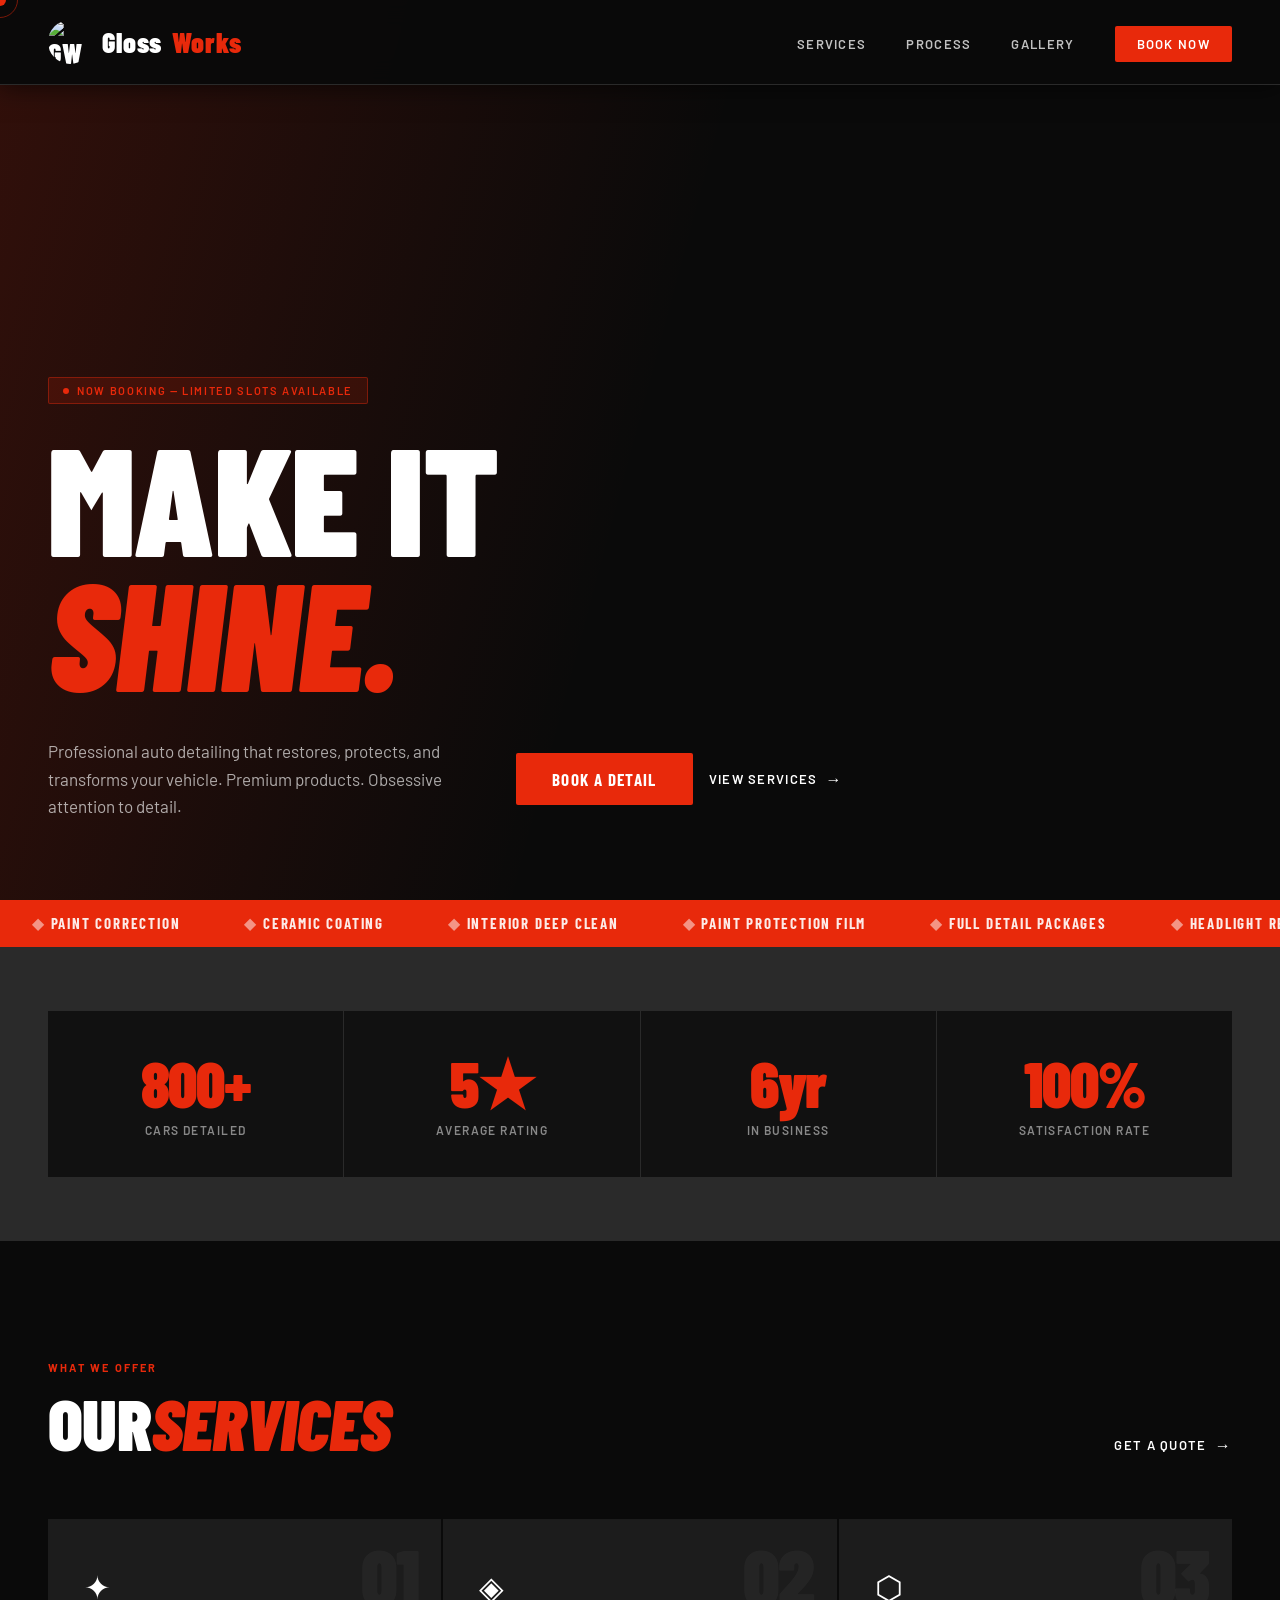
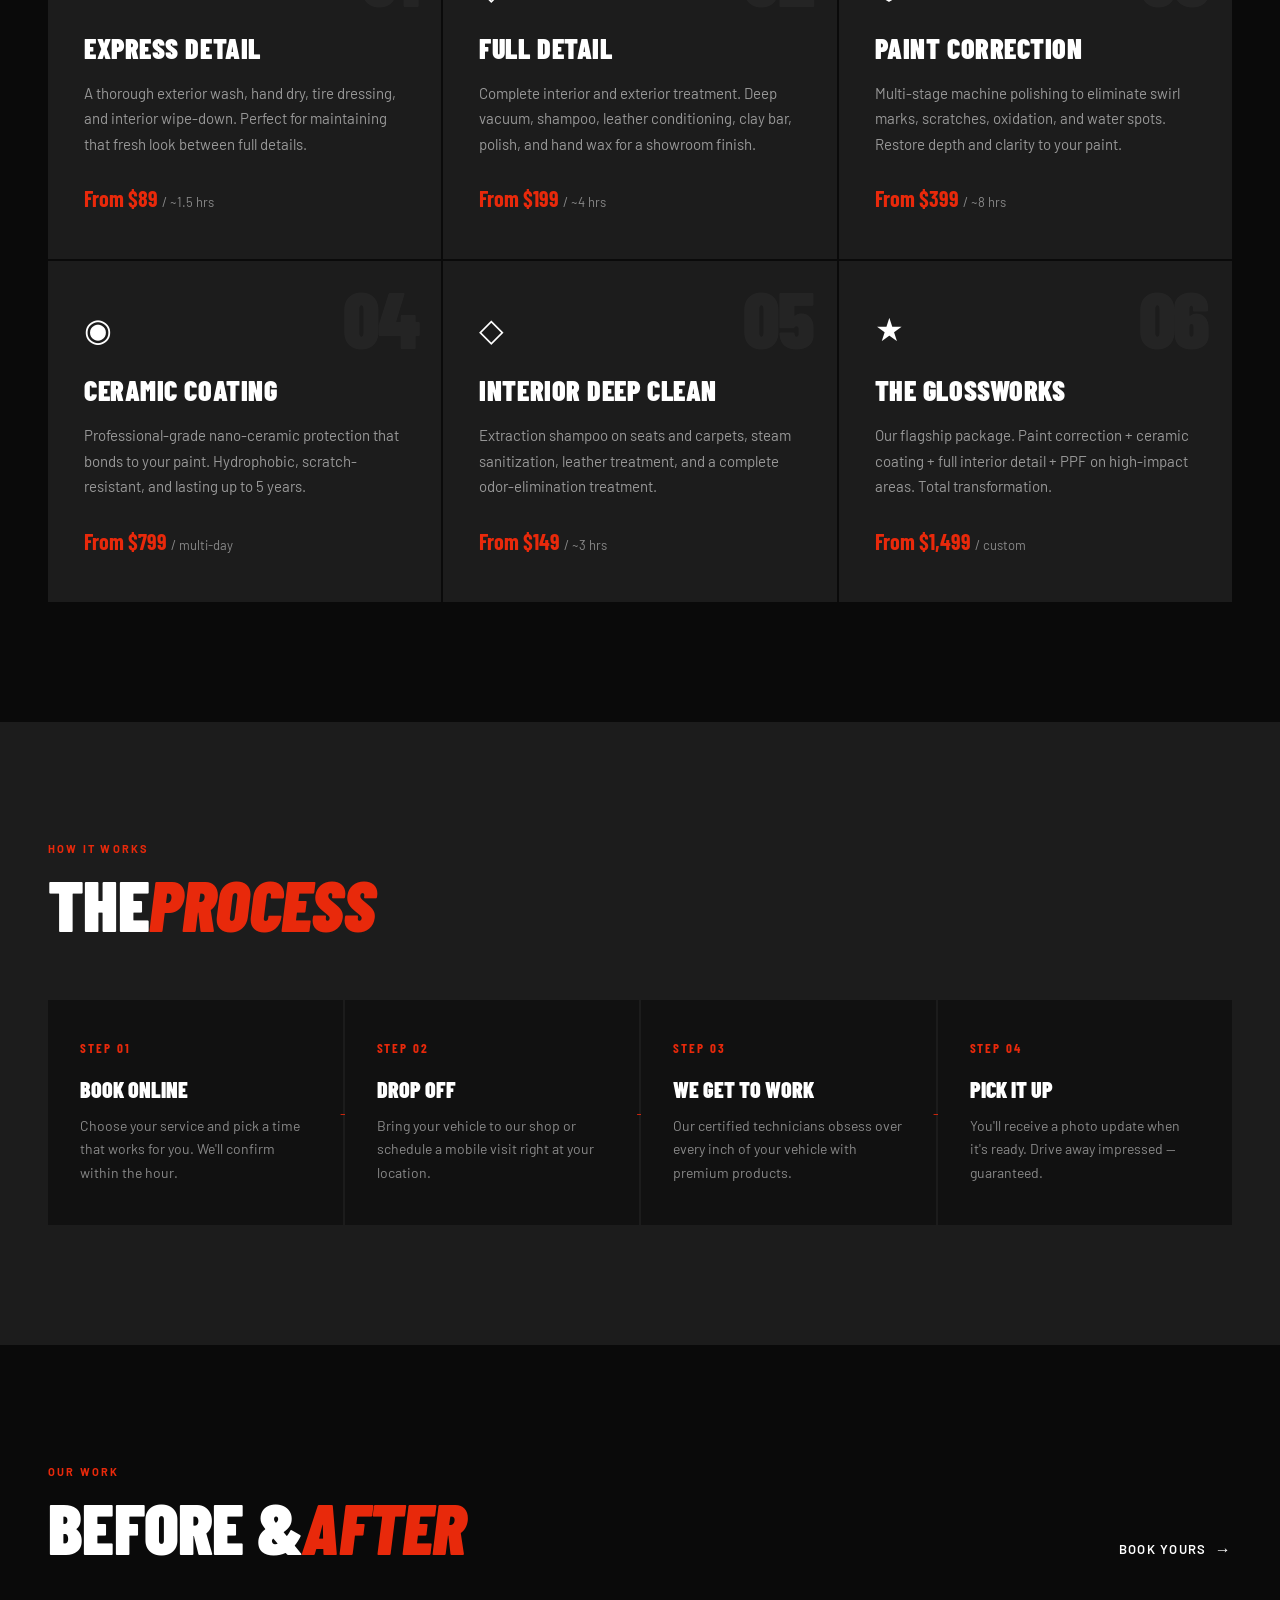
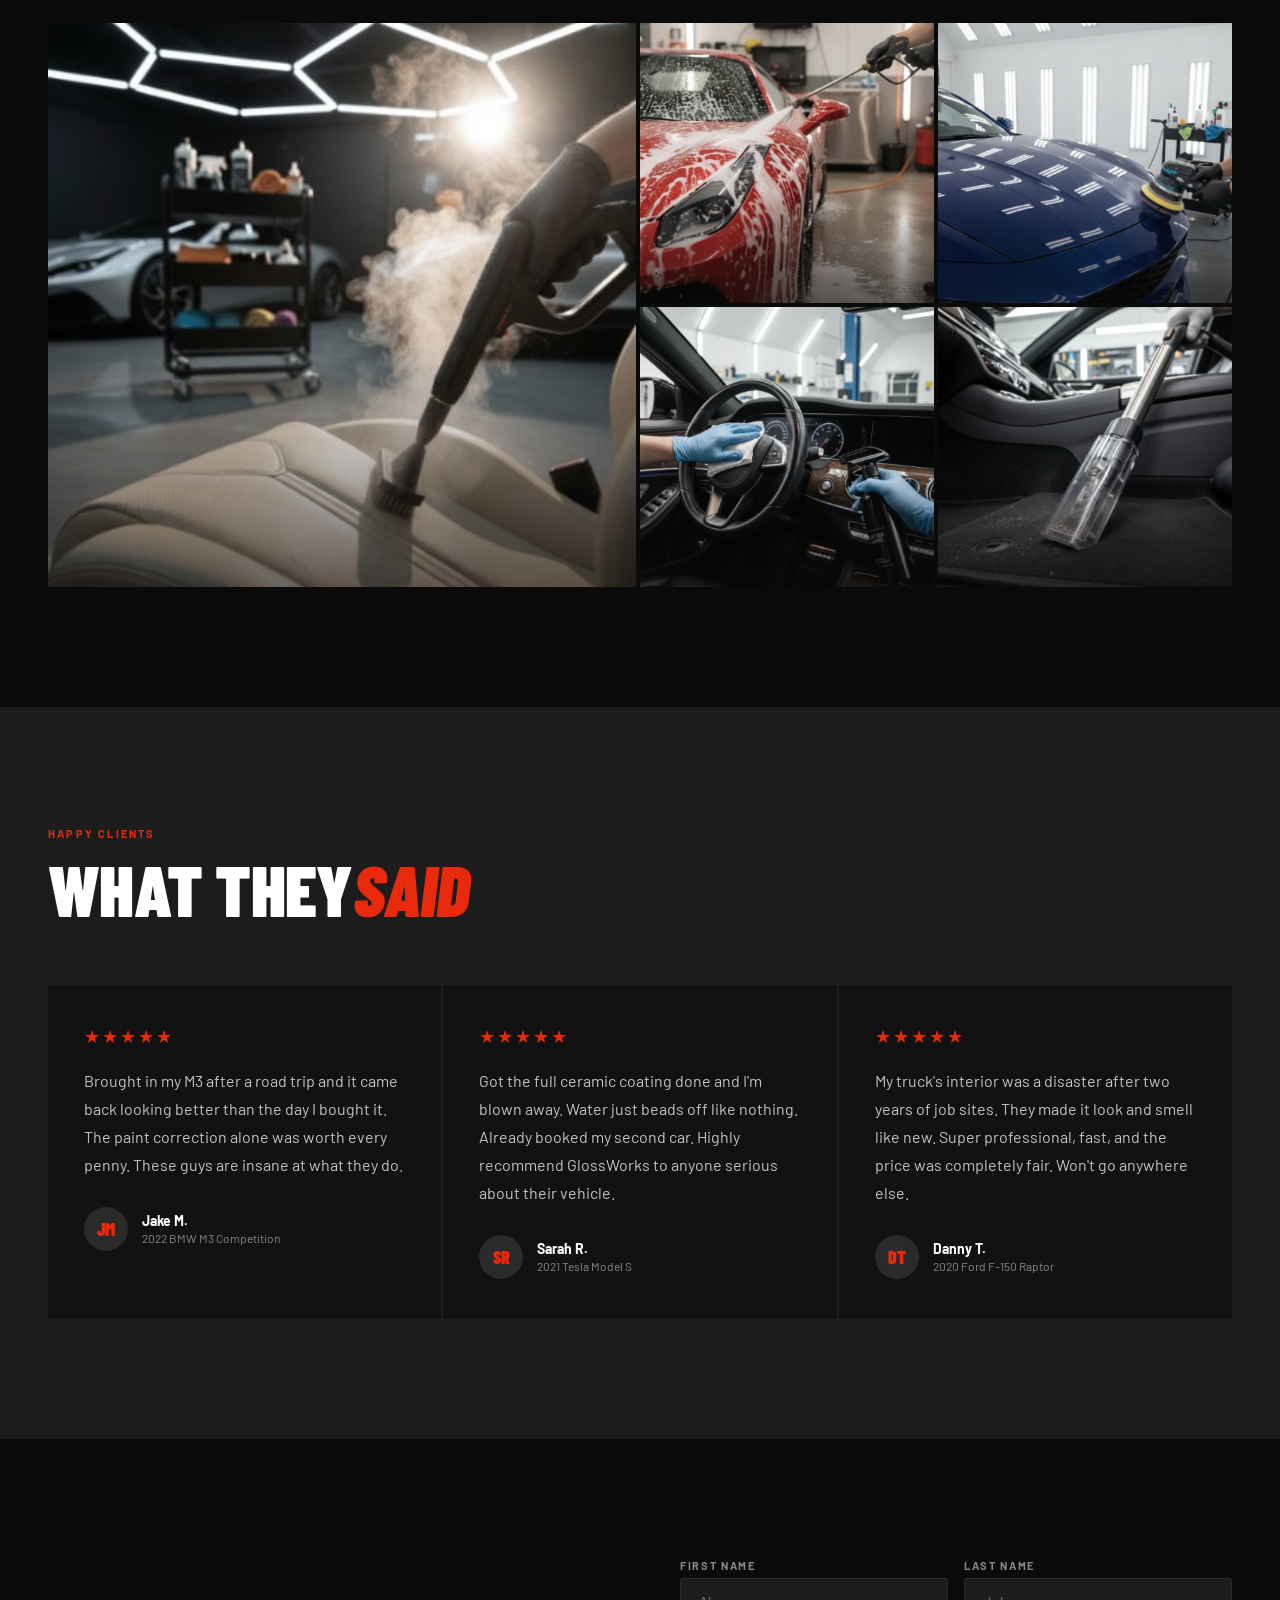
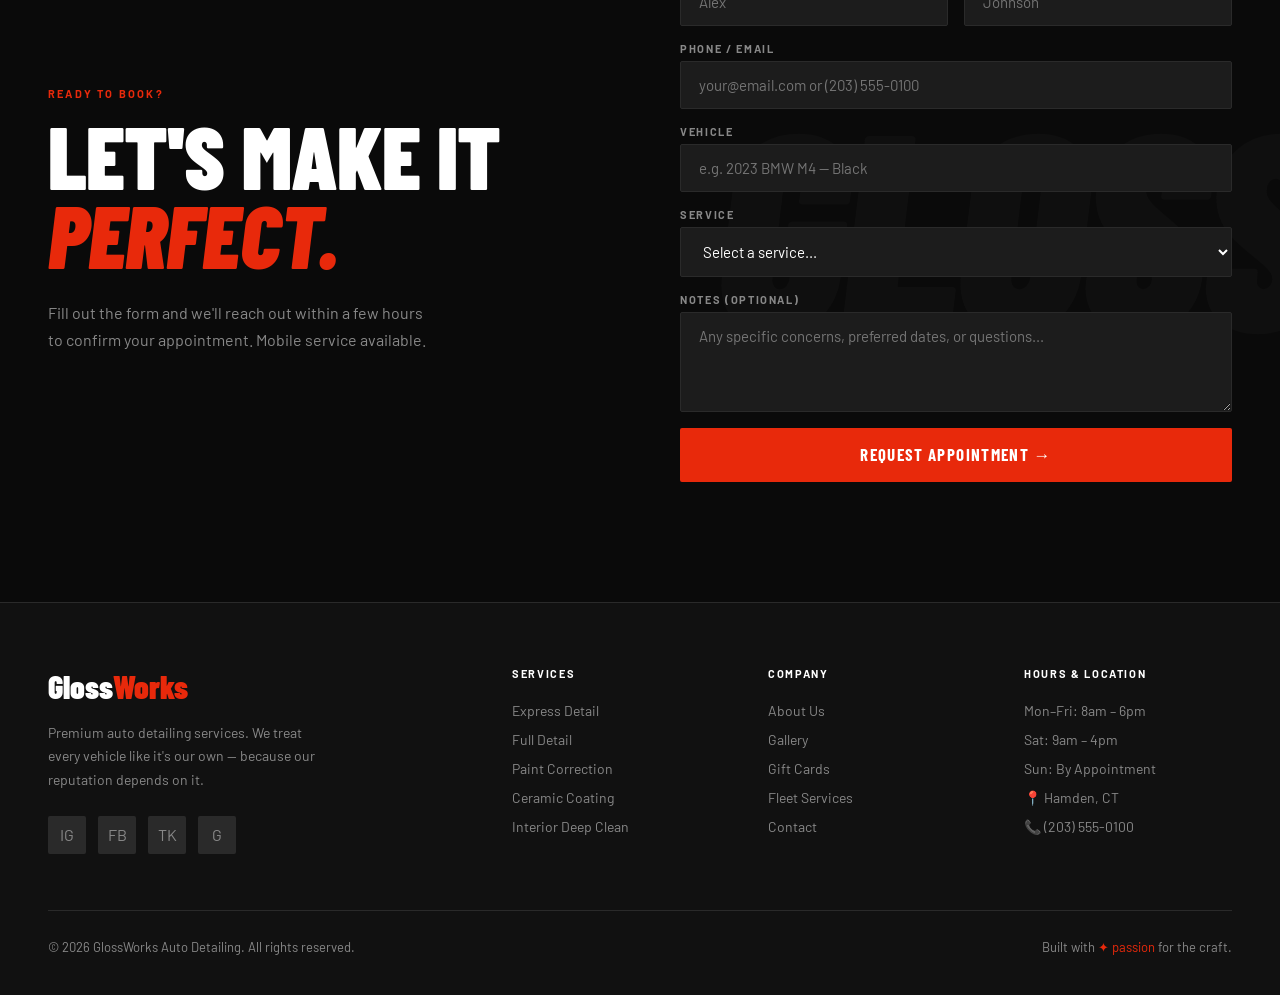
==== index.html @ 7d80e06e "Update navigation logo and text in index.html" ====
<!DOCTYPE html>
<html lang="en">
<head>
<meta charset="UTF-8">
<meta name="viewport" content="width=device-width, initial-scale=1.0">
<title>GlossWorks — Auto Detailing</title>
<link href="https://fonts.googleapis.com/css2?family=Barlow+Condensed:ital,wght@0,400;0,700;0,900;1,900&family=Barlow:wght@400;500;600&display=swap" rel="stylesheet">
<style>
  *, *::before, *::after { box-sizing: border-box; margin: 0; padding: 0; }

  :root {
    --red: #E8290B;
    --red-dark: #B51F06;
    --black: #0A0A0A;
    --dark: #111111;
    --mid: #1C1C1C;
    --zinc: #2A2A2A;
    --muted: #888;
    --light: #F2F2F2;
    --white: #FFFFFF;
  }

  html { scroll-behavior: smooth; }

  body {
    font-family: 'Barlow', sans-serif;
    background: var(--black);
    color: var(--white);
    overflow-x: hidden;
    cursor: none;
  }

  /* Custom Cursor */
  .cursor {
    width: 12px; height: 12px;
    background: var(--red);
    border-radius: 50%;
    position: fixed;
    top: 0; left: 0;
    pointer-events: none;
    z-index: 9999;
    transform: translate(-50%, -50%);
    transition: transform 0.1s ease, width 0.2s, height 0.2s;
  }
  .cursor-ring {
    width: 36px; height: 36px;
    border: 1.5px solid rgba(232,41,11,0.5);
    border-radius: 50%;
    position: fixed;
    top: 0; left: 0;
    pointer-events: none;
    z-index: 9998;
    transform: translate(-50%, -50%);
    transition: transform 0.15s ease, width 0.3s, height 0.3s, border-color 0.3s;
  }
  body:has(a:hover) .cursor, body:has(button:hover) .cursor { width: 20px; height: 20px; }
  body:has(a:hover) .cursor-ring, body:has(button:hover) .cursor-ring { width: 56px; height: 56px; border-color: var(--red); }

  /* Nav */
  nav {
    position: fixed; top: 0; left: 0; right: 0;
    z-index: 100;
    display: flex; align-items: center; justify-content: space-between;
    padding: 20px 48px;
    background: rgba(10,10,10,0.97);
    border-bottom: 1px solid var(--zinc);
    backdrop-filter: blur(12px);
    -webkit-backdrop-filter: blur(12px);
    box-shadow: 0 2px 24px rgba(0,0,0,0.6);
  }
  .nav-logo {
    font-family: 'Barlow Condensed', sans-serif;
    font-weight: 900;
    font-size: 28px;
    letter-spacing: 0.03em;
    text-decoration: none;
    color: var(--white);
  }
  .nav-logo span { color: var(--red); }
  .nav-links { display: flex; gap: 40px; list-style: none; }
  .nav-links a {
    font-size: 13px; font-weight: 600; letter-spacing: 0.1em;
    text-transform: uppercase; text-decoration: none;
    color: rgba(255,255,255,0.75);
    transition: color 0.2s;
  }
  .nav-links a:hover { color: var(--white); }
  .nav-cta {
    background: var(--red);
    color: var(--white) !important;
    padding: 10px 22px !important;
    border-radius: 2px;
    transition: background 0.2s !important;
  }
  .nav-cta:hover { background: var(--red-dark) !important; color: var(--white) !important; }

  /* Hero */
  .hero {
    min-height: 100vh;
    display: flex; flex-direction: column; justify-content: flex-end;
    padding: 0 48px 80px;
    position: relative;
    overflow: hidden;
  }
  .hero-bg {
    position: absolute; inset: 0;
    background: 
      linear-gradient(105deg, rgba(232,41,11,0.18) 0%, transparent 50%),
      linear-gradient(to bottom, transparent 30%, rgba(10,10,10,0.95) 100%),
      url('https://images.unsplash.com/photo-1507136566006-cfc505b114fc?w=1600&q=80') center/cover no-repeat;
    z-index: 0;
  }
  .hero-badge {
    display: inline-flex; align-items: center; gap: 8px;
    background: rgba(232,41,11,0.15);
    border: 1px solid rgba(232,41,11,0.4);
    padding: 6px 14px;
    border-radius: 2px;
    font-size: 11px; font-weight: 600; letter-spacing: 0.15em;
    text-transform: uppercase; color: var(--red);
    margin-bottom: 24px;
    width: fit-content;
    position: relative; z-index: 1;
    animation: fadeUp 0.8s ease 0.2s both;
  }
  .hero-badge::before {
    content: ''; width: 6px; height: 6px;
    background: var(--red); border-radius: 50%;
    animation: pulse 1.5s infinite;
  }
  @keyframes pulse { 0%,100%{opacity:1;transform:scale(1)} 50%{opacity:0.4;transform:scale(1.4)} }

  .hero h1 {
    font-family: 'Barlow Condensed', sans-serif;
    font-weight: 900;
    font-size: clamp(72px, 12vw, 160px);
    line-height: 0.88;
    text-transform: uppercase;
    letter-spacing: -0.01em;
    position: relative; z-index: 1;
    animation: fadeUp 0.8s ease 0.4s both;
  }
  .hero h1 em {
    font-style: italic; color: var(--red);
    display: block;
  }
  .hero-sub {
    display: flex; align-items: center; gap: 48px;
    margin-top: 40px;
    position: relative; z-index: 1;
    animation: fadeUp 0.8s ease 0.6s both;
  }
  .hero-sub p {
    font-size: 17px; line-height: 1.6;
    color: rgba(255,255,255,0.65);
    max-width: 420px;
  }
  .hero-cta {
    display: flex; gap: 16px; align-items: center; flex-shrink: 0;
  }
  .btn-primary {
    background: var(--red);
    color: var(--white);
    padding: 16px 36px;
    font-family: 'Barlow Condensed', sans-serif;
    font-size: 17px; font-weight: 700;
    letter-spacing: 0.08em; text-transform: uppercase;
    text-decoration: none;
    border: none; border-radius: 2px;
    cursor: none;
    transition: background 0.2s, transform 0.2s;
    display: inline-block;
  }
  .btn-primary:hover { background: var(--red-dark); transform: translateY(-2px); }
  .btn-ghost {
    color: var(--white); text-decoration: none;
    font-size: 13px; font-weight: 600;
    letter-spacing: 0.1em; text-transform: uppercase;
    display: flex; align-items: center; gap: 8px;
    transition: gap 0.2s;
  }
  .btn-ghost:hover { gap: 14px; }
  .btn-ghost::after { content: '→'; font-size: 16px; }

  /* Marquee */
  .marquee-wrap {
    background: var(--red);
    overflow: hidden;
    padding: 14px 0;
  }
  .marquee-track {
    display: flex; gap: 0;
    animation: marquee 18s linear infinite;
    width: max-content;
  }
  .marquee-track span {
    font-family: 'Barlow Condensed', sans-serif;
    font-size: 15px; font-weight: 700;
    letter-spacing: 0.12em; text-transform: uppercase;
    white-space: nowrap;
    padding: 0 32px;
    color: rgba(255,255,255,0.9);
  }
  .marquee-track span::before { content: '◆  '; color: rgba(255,255,255,0.5); }
  @keyframes marquee { from{transform:translateX(0)} to{transform:translateX(-50%)} }

  /* Stats */
  .stats {
    background: var(--dark);
    padding: 64px 48px;
    display: grid; grid-template-columns: repeat(4, 1fr);
    gap: 1px; background-color: var(--zinc);
  }
  .stat {
    background: var(--dark);
    padding: 40px 32px;
    text-align: center;
  }
  .stat-num {
    font-family: 'Barlow Condensed', sans-serif;
    font-size: 64px; font-weight: 900;
    line-height: 1; color: var(--red);
    letter-spacing: -0.02em;
  }
  .stat-label {
    font-size: 12px; font-weight: 600;
    letter-spacing: 0.12em; text-transform: uppercase;
    color: var(--muted); margin-top: 8px;
  }

  /* Services */
  .services { padding: 120px 48px; }
  .section-header {
    display: flex; align-items: flex-end;
    justify-content: space-between;
    margin-bottom: 64px;
  }
  .eyebrow {
    font-size: 11px; font-weight: 700;
    letter-spacing: 0.2em; text-transform: uppercase;
    color: var(--red); margin-bottom: 16px;
  }
  .section-title {
    font-family: 'Barlow Condensed', sans-serif;
    font-size: clamp(40px, 6vw, 72px);
    font-weight: 900; text-transform: uppercase;
    line-height: 0.9;
    letter-spacing: -0.01em;
  }
  .section-title em { font-style: italic; color: var(--red); }

  .services-grid {
    display: grid;
    grid-template-columns: repeat(3, 1fr);
    gap: 2px;
  }
  .service-card {
    background: var(--mid);
    padding: 48px 36px;
    position: relative;
    overflow: hidden;
    transition: background 0.3s;
    cursor: none;
  }
  .service-card::before {
    content: '';
    position: absolute; bottom: 0; left: 0; right: 0;
    height: 3px;
    background: var(--red);
    transform: scaleX(0); transform-origin: left;
    transition: transform 0.3s ease;
  }
  .service-card:hover::before { transform: scaleX(1); }
  .service-card:hover { background: #1f1f1f; }
  .service-num {
    font-family: 'Barlow Condensed', sans-serif;
    font-size: 80px; font-weight: 900;
    line-height: 1; color: rgba(255,255,255,0.04);
    position: absolute; top: 16px; right: 24px;
    letter-spacing: -0.03em;
    transition: color 0.3s;
  }
  .service-card:hover .service-num { color: rgba(232,41,11,0.08); }
  .service-icon {
    font-size: 32px; margin-bottom: 24px;
  }
  .service-card h3 {
    font-family: 'Barlow Condensed', sans-serif;
    font-size: 28px; font-weight: 900;
    text-transform: uppercase; letter-spacing: 0.02em;
    margin-bottom: 16px;
  }
  .service-card p {
    font-size: 15px; line-height: 1.7;
    color: rgba(255,255,255,0.55);
    margin-bottom: 28px;
  }
  .service-price {
    font-family: 'Barlow Condensed', sans-serif;
    font-size: 22px; font-weight: 700;
    color: var(--red);
  }
  .service-price span { font-size: 13px; color: var(--muted); font-family: 'Barlow', sans-serif; font-weight: 400; }

  /* Process */
  .process {
    background: var(--mid);
    padding: 120px 48px;
  }
  .process-steps {
    display: grid;
    grid-template-columns: repeat(4, 1fr);
    gap: 2px;
    margin-top: 64px;
  }
  .process-step {
    background: var(--dark);
    padding: 40px 32px;
    position: relative;
  }
  .process-step::after {
    content: '→';
    position: absolute; right: -14px; top: 50%;
    transform: translateY(-50%);
    color: var(--red); font-size: 20px;
    z-index: 1;
  }
  .process-step:last-child::after { display: none; }
  .step-num {
    font-family: 'Barlow Condensed', sans-serif;
    font-size: 13px; font-weight: 700;
    letter-spacing: 0.15em; color: var(--red);
    margin-bottom: 20px;
  }
  .process-step h4 {
    font-family: 'Barlow Condensed', sans-serif;
    font-size: 22px; font-weight: 900;
    text-transform: uppercase; margin-bottom: 12px;
  }
  .process-step p {
    font-size: 14px; line-height: 1.7;
    color: rgba(255,255,255,0.5);
  }

  /* Gallery */
  .gallery { padding: 120px 48px; }
  .gallery-grid {
    display: grid;
    grid-template-columns: 2fr 1fr 1fr;
    grid-template-rows: 280px 280px;
    gap: 4px;
    margin-top: 64px;
  }
  .gallery-item {
    overflow: hidden;
    position: relative;
    background: var(--mid);
  }
  .gallery-item:first-child { grid-row: span 2; }
  .gallery-item img {
    width: 100%; height: 100%;
    object-fit: cover;
    transition: transform 0.6s ease;
    filter: saturate(0.8);
  }
  .gallery-item:hover img { transform: scale(1.05); filter: saturate(1.1); }
  .gallery-item::after {
    content: '';
    position: absolute; inset: 0;
    background: linear-gradient(to bottom, transparent 60%, rgba(10,10,10,0.6) 100%);
  }

  /* Testimonials */
  .testimonials {
    background: var(--mid);
    padding: 120px 48px;
  }
  .testimonials-grid {
    display: grid;
    grid-template-columns: repeat(3, 1fr);
    gap: 2px;
    margin-top: 64px;
  }
  .testimonial {
    background: var(--dark);
    padding: 40px 36px;
    position: relative;
  }
  .stars {
    color: var(--red); font-size: 18px;
    letter-spacing: 2px; margin-bottom: 20px;
  }
  .testimonial q {
    font-size: 16px; line-height: 1.75;
    color: rgba(255,255,255,0.75);
    display: block; margin-bottom: 28px;
    quotes: none;
  }
  .testimonial-author {
    display: flex; align-items: center; gap: 14px;
  }
  .author-avatar {
    width: 44px; height: 44px;
    border-radius: 50%;
    background: var(--zinc);
    display: flex; align-items: center; justify-content: center;
    font-family: 'Barlow Condensed', sans-serif;
    font-weight: 900; font-size: 18px;
    color: var(--red);
    flex-shrink: 0;
  }
  .author-name {
    font-weight: 700; font-size: 14px;
  }
  .author-car {
    font-size: 12px; color: var(--muted); margin-top: 2px;
  }

  /* CTA */
  .cta-section {
    padding: 120px 48px;
    display: grid;
    grid-template-columns: 1fr 1fr;
    gap: 80px;
    align-items: center;
    position: relative;
    overflow: hidden;
  }
  .cta-section::before {
    content: 'GLOSS';
    position: absolute; right: -40px; top: 50%;
    transform: translateY(-50%);
    font-family: 'Barlow Condensed', sans-serif;
    font-size: 280px; font-weight: 900; font-style: italic;
    color: rgba(255,255,255,0.02);
    pointer-events: none;
    white-space: nowrap;
    letter-spacing: -0.02em;
  }
  .cta-title {
    font-family: 'Barlow Condensed', sans-serif;
    font-size: clamp(48px, 7vw, 88px);
    font-weight: 900; text-transform: uppercase;
    line-height: 0.9; letter-spacing: -0.01em;
  }
  .cta-title em { font-style: italic; color: var(--red); display: block; }
  .cta-form { display: flex; flex-direction: column; gap: 16px; }
  .form-row { display: grid; grid-template-columns: 1fr 1fr; gap: 16px; }
  .form-group { display: flex; flex-direction: column; gap: 6px; }
  .form-group label {
    font-size: 11px; font-weight: 700;
    letter-spacing: 0.15em; text-transform: uppercase;
    color: var(--muted);
  }
  .form-group input,
  .form-group select,
  .form-group textarea {
    background: var(--mid);
    border: 1px solid var(--zinc);
    color: var(--white);
    padding: 14px 18px;
    font-family: 'Barlow', sans-serif;
    font-size: 15px;
    border-radius: 2px;
    outline: none;
    transition: border-color 0.2s;
    cursor: none;
  }
  .form-group input:focus,
  .form-group select:focus,
  .form-group textarea:focus {
    border-color: var(--red);
  }
  .form-group select option { background: var(--dark); }
  .form-group textarea { resize: vertical; min-height: 100px; }

  /* Footer */
  footer {
    background: var(--dark);
    border-top: 1px solid var(--zinc);
    padding: 64px 48px 40px;
  }
  .footer-top {
    display: grid;
    grid-template-columns: 2fr 1fr 1fr 1fr;
    gap: 48px;
    margin-bottom: 56px;
  }
  .footer-logo {
    font-family: 'Barlow Condensed', sans-serif;
    font-weight: 900; font-size: 32px;
    color: var(--white); margin-bottom: 16px;
    display: block;
  }
  .footer-logo span { color: var(--red); }
  .footer-tagline {
    font-size: 14px; line-height: 1.7;
    color: var(--muted); max-width: 280px;
    margin-bottom: 24px;
  }
  .footer-social { display: flex; gap: 12px; }
  .social-btn {
    width: 38px; height: 38px;
    background: var(--zinc);
    display: flex; align-items: center; justify-content: center;
    border-radius: 2px;
    color: var(--muted); text-decoration: none;
    font-size: 16px;
    transition: background 0.2s, color 0.2s;
    cursor: none;
  }
  .social-btn:hover { background: var(--red); color: var(--white); }
  .footer-col h5 {
    font-size: 11px; font-weight: 700;
    letter-spacing: 0.15em; text-transform: uppercase;
    color: var(--white); margin-bottom: 20px;
  }
  .footer-col ul { list-style: none; display: flex; flex-direction: column; gap: 10px; }
  .footer-col ul a {
    text-decoration: none; color: var(--muted);
    font-size: 14px; transition: color 0.2s;
    cursor: none;
  }
  .footer-col ul a:hover { color: var(--white); }
  .footer-bottom {
    border-top: 1px solid var(--zinc);
    padding-top: 28px;
    display: flex; justify-content: space-between; align-items: center;
  }
  .footer-bottom p { font-size: 13px; color: var(--muted); }
  .footer-bottom a { color: var(--red); text-decoration: none; }

  /* Animations */
  @keyframes fadeUp {
    from { opacity: 0; transform: translateY(24px); }
    to   { opacity: 1; transform: translateY(0); }
  }
  .reveal {
    opacity: 0; transform: translateY(32px);
    transition: opacity 0.7s ease, transform 0.7s ease;
  }
  .reveal.visible { opacity: 1; transform: translateY(0); }
  .reveal-delay-1 { transition-delay: 0.1s; }
  .reveal-delay-2 { transition-delay: 0.2s; }
  .reveal-delay-3 { transition-delay: 0.3s; }

  /* Responsive */
  @media (max-width: 900px) {
    nav { padding: 16px 24px; }
    .nav-links { display: none; }
    .hero { padding: 0 24px 64px; }
    .hero-sub { flex-direction: column; align-items: flex-start; gap: 24px; }
    .stats { grid-template-columns: repeat(2, 1fr); padding: 40px 24px; }
    .services, .process, .gallery, .testimonials, .cta-section, footer { padding: 80px 24px; }
    .services-grid, .testimonials-grid { grid-template-columns: 1fr; }
    .process-steps { grid-template-columns: 1fr 1fr; }
    .gallery-grid { grid-template-columns: 1fr 1fr; grid-template-rows: 200px 200px 200px; }
    .gallery-item:first-child { grid-row: span 1; }
    .cta-section { grid-template-columns: 1fr; gap: 48px; }
    .form-row { grid-template-columns: 1fr; }
    .footer-top { grid-template-columns: 1fr 1fr; }
    .section-header { flex-direction: column; align-items: flex-start; gap: 24px; }
  }
</style>
</head>
<body>

<div class="cursor" id="cursor"></div>
<div class="cursor-ring" id="cursorRing"></div>

<!-- NAV -->
<nav>
  <a href="index.html" class="nav-logo" style="display:flex;align-items:center;gap:10px;">
    <img src="GW-logo-circle.png" alt="GW Logo" style="width:44px;height:44px;border-radius:50%;object-fit:cover;">
    Gloss<span>Works</span>
  </a>

  <ul class="nav-links">
    <li><a href="#services">Services</a></li>
    <li><a href="#process">Process</a></li>
    <li><a href="#gallery">Gallery</a></li>
    <li><a href="#contact" class="nav-cta">Book Now</a></li>
  </ul>
</nav>


<!-- HERO -->
<section class="hero">
  <div class="hero-bg"></div>
  <div class="hero-badge">Now Booking — Limited Slots Available</div>
  <h1>Make It<em>Shine.</em></h1>
  <div class="hero-sub">
    <p>Professional auto detailing that restores, protects, and transforms your vehicle. Premium products. Obsessive attention to detail.</p>
    <div class="hero-cta">
      <a href="#contact" class="btn-primary">Book a Detail</a>
      <a href="#services" class="btn-ghost">View Services</a>
    </div>
  </div>
</section>

<!-- MARQUEE -->
<div class="marquee-wrap">
  <div class="marquee-track">
    <span>Paint Correction</span>
    <span>Ceramic Coating</span>
    <span>Interior Deep Clean</span>
    <span>Paint Protection Film</span>
    <span>Full Detail Packages</span>
    <span>Headlight Restoration</span>
    <span>Engine Bay Cleaning</span>
    <span>Odor Elimination</span>
    <span>Paint Correction</span>
    <span>Ceramic Coating</span>
    <span>Interior Deep Clean</span>
    <span>Paint Protection Film</span>
    <span>Full Detail Packages</span>
    <span>Headlight Restoration</span>
    <span>Engine Bay Cleaning</span>
    <span>Odor Elimination</span>
  </div>
</div>

<!-- STATS -->
<div class="stats">
  <div class="stat reveal">
    <div class="stat-num">800+</div>
    <div class="stat-label">Cars Detailed</div>
  </div>
  <div class="stat reveal reveal-delay-1">
    <div class="stat-num">5★</div>
    <div class="stat-label">Average Rating</div>
  </div>
  <div class="stat reveal reveal-delay-2">
    <div class="stat-num">6yr</div>
    <div class="stat-label">In Business</div>
  </div>
  <div class="stat reveal reveal-delay-3">
    <div class="stat-num">100%</div>
    <div class="stat-label">Satisfaction Rate</div>
  </div>
</div>

<!-- SERVICES -->
<section class="services" id="services">
  <div class="section-header">
    <div>
      <div class="eyebrow reveal">What We Offer</div>
      <h2 class="section-title reveal reveal-delay-1">Our<em>Services</em></h2>
    </div>
    <a href="#contact" class="btn-ghost reveal">Get a Quote</a>
  </div>
  <div class="services-grid">
    <div class="service-card reveal">
      <div class="service-num">01</div>
      <div class="service-icon">✦</div>
      <h3>Express Detail</h3>
      <p>A thorough exterior wash, hand dry, tire dressing, and interior wipe-down. Perfect for maintaining that fresh look between full details.</p>
      <div class="service-price">From $89 <span>/ ~1.5 hrs</span></div>
    </div>
    <div class="service-card reveal reveal-delay-1">
      <div class="service-num">02</div>
      <div class="service-icon">◈</div>
      <h3>Full Detail</h3>
      <p>Complete interior and exterior treatment. Deep vacuum, shampoo, leather conditioning, clay bar, polish, and hand wax for a showroom finish.</p>
      <div class="service-price">From $199 <span>/ ~4 hrs</span></div>
    </div>
    <div class="service-card reveal reveal-delay-2">
      <div class="service-num">03</div>
      <div class="service-icon">⬡</div>
      <h3>Paint Correction</h3>
      <p>Multi-stage machine polishing to eliminate swirl marks, scratches, oxidation, and water spots. Restore depth and clarity to your paint.</p>
      <div class="service-price">From $399 <span>/ ~8 hrs</span></div>
    </div>
    <div class="service-card reveal">
      <div class="service-num">04</div>
      <div class="service-icon">◉</div>
      <h3>Ceramic Coating</h3>
      <p>Professional-grade nano-ceramic protection that bonds to your paint. Hydrophobic, scratch-resistant, and lasting up to 5 years.</p>
      <div class="service-price">From $799 <span>/ multi-day</span></div>
    </div>
    <div class="service-card reveal reveal-delay-1">
      <div class="service-num">05</div>
      <div class="service-icon">◇</div>
      <h3>Interior Deep Clean</h3>
      <p>Extraction shampoo on seats and carpets, steam sanitization, leather treatment, and a complete odor-elimination treatment.</p>
      <div class="service-price">From $149 <span>/ ~3 hrs</span></div>
    </div>
    <div class="service-card reveal reveal-delay-2">
      <div class="service-num">06</div>
      <div class="service-icon">★</div>
      <h3>The GlossWorks</h3>
      <p>Our flagship package. Paint correction + ceramic coating + full interior detail + PPF on high-impact areas. Total transformation.</p>
      <div class="service-price">From $1,499 <span>/ custom</span></div>
    </div>
  </div>
</section>

<!-- PROCESS -->
<section class="process" id="process">
  <div class="section-header">
    <div>
      <div class="eyebrow reveal">How It Works</div>
      <h2 class="section-title reveal reveal-delay-1">The<em>Process</em></h2>
    </div>
  </div>
  <div class="process-steps">
    <div class="process-step reveal">
      <div class="step-num">STEP 01</div>
      <h4>Book Online</h4>
      <p>Choose your service and pick a time that works for you. We'll confirm within the hour.</p>
    </div>
    <div class="process-step reveal reveal-delay-1">
      <div class="step-num">STEP 02</div>
      <h4>Drop Off</h4>
      <p>Bring your vehicle to our shop or schedule a mobile visit right at your location.</p>
    </div>
    <div class="process-step reveal reveal-delay-2">
      <div class="step-num">STEP 03</div>
      <h4>We Get To Work</h4>
      <p>Our certified technicians obsess over every inch of your vehicle with premium products.</p>
    </div>
    <div class="process-step reveal reveal-delay-3">
      <div class="step-num">STEP 04</div>
      <h4>Pick It Up</h4>
      <p>You'll receive a photo update when it's ready. Drive away impressed — guaranteed.</p>
    </div>
  </div>
</section>

<!-- GALLERY -->
<section class="gallery" id="gallery">
  <div class="section-header">
    <div>
      <div class="eyebrow reveal">Our Work</div>
      <h2 class="section-title reveal reveal-delay-1">Before &<em>After</em></h2>
    </div>
    <a href="#contact" class="btn-ghost reveal">Book Yours</a>
  </div>
  <div class="gallery-grid">
    <div class="gallery-item reveal">
      <img src="[data-uri]" alt="Detailed car exterior">
    </div>
    <div class="gallery-item reveal reveal-delay-1">
      <img src="[data-uri]" alt="Car close up">
    </div>
    <div class="gallery-item reveal reveal-delay-2">
      <img src="[data-uri]" alt="Clean car">
    </div>
    <div class="gallery-item reveal reveal-delay-1">
      <img src="[data-uri]" alt="Sports car detail">
    </div>
    <div class="gallery-item reveal reveal-delay-2">
      <img src="[data-uri]" alt="Car interior">
    </div>
  </div>
</section>

<!-- TESTIMONIALS -->
<section class="testimonials">
  <div class="section-header">
    <div>
      <div class="eyebrow reveal">Happy Clients</div>
      <h2 class="section-title reveal reveal-delay-1">What They<em>Said</em></h2>
    </div>
  </div>
  <div class="testimonials-grid">
    <div class="testimonial reveal">
      <div class="stars">★★★★★</div>
      <q>Brought in my M3 after a road trip and it came back looking better than the day I bought it. The paint correction alone was worth every penny. These guys are insane at what they do.</q>
      <div class="testimonial-author">
        <div class="author-avatar">JM</div>
        <div>
          <div class="author-name">Jake M.</div>
          <div class="author-car">2022 BMW M3 Competition</div>
        </div>
      </div>
    </div>
    <div class="testimonial reveal reveal-delay-1">
      <div class="stars">★★★★★</div>
      <q>Got the full ceramic coating done and I'm blown away. Water just beads off like nothing. Already booked my second car. Highly recommend GlossWorks to anyone serious about their vehicle.</q>
      <div class="testimonial-author">
        <div class="author-avatar">SR</div>
        <div>
          <div class="author-name">Sarah R.</div>
          <div class="author-car">2021 Tesla Model S</div>
        </div>
      </div>
    </div>
    <div class="testimonial reveal reveal-delay-2">
      <div class="stars">★★★★★</div>
      <q>My truck's interior was a disaster after two years of job sites. They made it look and smell like new. Super professional, fast, and the price was completely fair. Won't go anywhere else.</q>
      <div class="testimonial-author">
        <div class="author-avatar">DT</div>
        <div>
          <div class="author-name">Danny T.</div>
          <div class="author-car">2020 Ford F-150 Raptor</div>
        </div>
      </div>
    </div>
  </div>
</section>

<!-- CTA / CONTACT -->
<section class="cta-section" id="contact">
  <div>
    <div class="eyebrow reveal">Ready to Book?</div>
    <h2 class="cta-title reveal reveal-delay-1">Let's Make It<em>Perfect.</em></h2>
    <p class="reveal reveal-delay-2" style="color:var(--muted);font-size:16px;line-height:1.7;margin-top:24px;max-width:380px;">Fill out the form and we'll reach out within a few hours to confirm your appointment. Mobile service available.</p>
  </div>
  <form class="cta-form reveal" onsubmit="handleSubmit(event)">
    <div class="form-row">
      <div class="form-group">
        <label>First Name</label>
        <input type="text" placeholder="Alex" required>
      </div>
      <div class="form-group">
        <label>Last Name</label>
        <input type="text" placeholder="Johnson" required>
      </div>
    </div>
    <div class="form-group">
      <label>Phone / Email</label>
      <input type="text" placeholder="your@email.com or (203) 555-0100" required>
    </div>
    <div class="form-group">
      <label>Vehicle</label>
      <input type="text" placeholder="e.g. 2023 BMW M4 — Black" required>
    </div>
    <div class="form-group">
      <label>Service</label>
      <select required>
        <option value="" disabled selected>Select a service...</option>
        <option>Express Detail — from $89</option>
        <option>Full Detail — from $199</option>
        <option>Paint Correction — from $399</option>
        <option>Ceramic Coating — from $799</option>
        <option>Interior Deep Clean — from $149</option>
        <option>The GlossWorks (Flagship) — from $1,499</option>
      </select>
    </div>
    <div class="form-group">
      <label>Notes (Optional)</label>
      <textarea placeholder="Any specific concerns, preferred dates, or questions..."></textarea>
    </div>
   <button type="button" class="btn-primary" style="width:100%;text-align:center;cursor:pointer;"
  onclick="window.location.href='booking.html'">
  Request Appointment →
</button>
  </form>
</section>

<!-- FOOTER -->
<footer>
  <div class="footer-top">
    <div>
      <span class="footer-logo">Gloss<span>Works</span></span>
      <p class="footer-tagline">Premium auto detailing services. We treat every vehicle like it's our own — because our reputation depends on it.</p>
      <div class="footer-social">
        <a href="#" class="social-btn" title="Instagram">IG</a>
        <a href="#" class="social-btn" title="Facebook">FB</a>
        <a href="#" class="social-btn" title="TikTok">TK</a>
        <a href="#" class="social-btn" title="Google">G</a>
      </div>
    </div>
    <div class="footer-col">
      <h5>Services</h5>
      <ul>
        <li><a href="#services">Express Detail</a></li>
        <li><a href="#services">Full Detail</a></li>
        <li><a href="#services">Paint Correction</a></li>
        <li><a href="#services">Ceramic Coating</a></li>
        <li><a href="#services">Interior Deep Clean</a></li>
      </ul>
    </div>
    <div class="footer-col">
      <h5>Company</h5>
      <ul>
        <li><a href="#">About Us</a></li>
        <li><a href="#gallery">Gallery</a></li>
        <li><a href="#">Gift Cards</a></li>
        <li><a href="#">Fleet Services</a></li>
        <li><a href="#contact">Contact</a></li>
      </ul>
    </div>
    <div class="footer-col">
      <h5>Hours & Location</h5>
      <ul>
        <li><a href="#">Mon–Fri: 8am – 6pm</a></li>
        <li><a href="#">Sat: 9am – 4pm</a></li>
        <li><a href="#">Sun: By Appointment</a></li>
        <li><a href="#">📍 Hamden, CT</a></li>
        <li><a href="tel:+12035550100">📞 (203) 555-0100</a></li>
      </ul>
    </div>
  </div>
  <div class="footer-bottom">
    <p>© 2026 GlossWorks Auto Detailing. All rights reserved.</p>
    <p>Built with <a href="#">✦ passion</a> for the craft.</p>
  </div>
</footer>

<script>
  // Custom cursor
  const cursor = document.getElementById('cursor');
  const ring = document.getElementById('cursorRing');
  let mx = 0, my = 0, rx = 0, ry = 0;

  document.addEventListener('mousemove', e => {
    mx = e.clientX; my = e.clientY;
    cursor.style.left = mx + 'px';
    cursor.style.top = my + 'px';
  });

  function animateRing() {
    rx += (mx - rx) * 0.15;
    ry += (my - ry) * 0.15;
    ring.style.left = rx + 'px';
    ring.style.top = ry + 'px';
    requestAnimationFrame(animateRing);
  }
  animateRing();

  // Scroll reveal
  const reveals = document.querySelectorAll('.reveal');
  const observer = new IntersectionObserver((entries) => {
    entries.forEach(e => {
      if (e.isIntersecting) { e.target.classList.add('visible'); }
    });
  }, { threshold: 0.1 });
  reveals.forEach(r => observer.observe(r));

  // Form submit
  function handleSubmit(e) {
    e.preventDefault();
    const btn = e.target.querySelector('button');
    btn.textContent = '✓ Request Sent! We\'ll be in touch soon.';
    btn.style.background = '#1a7a1a';
    btn.disabled = true;
  }
</script>
</body>
</html>
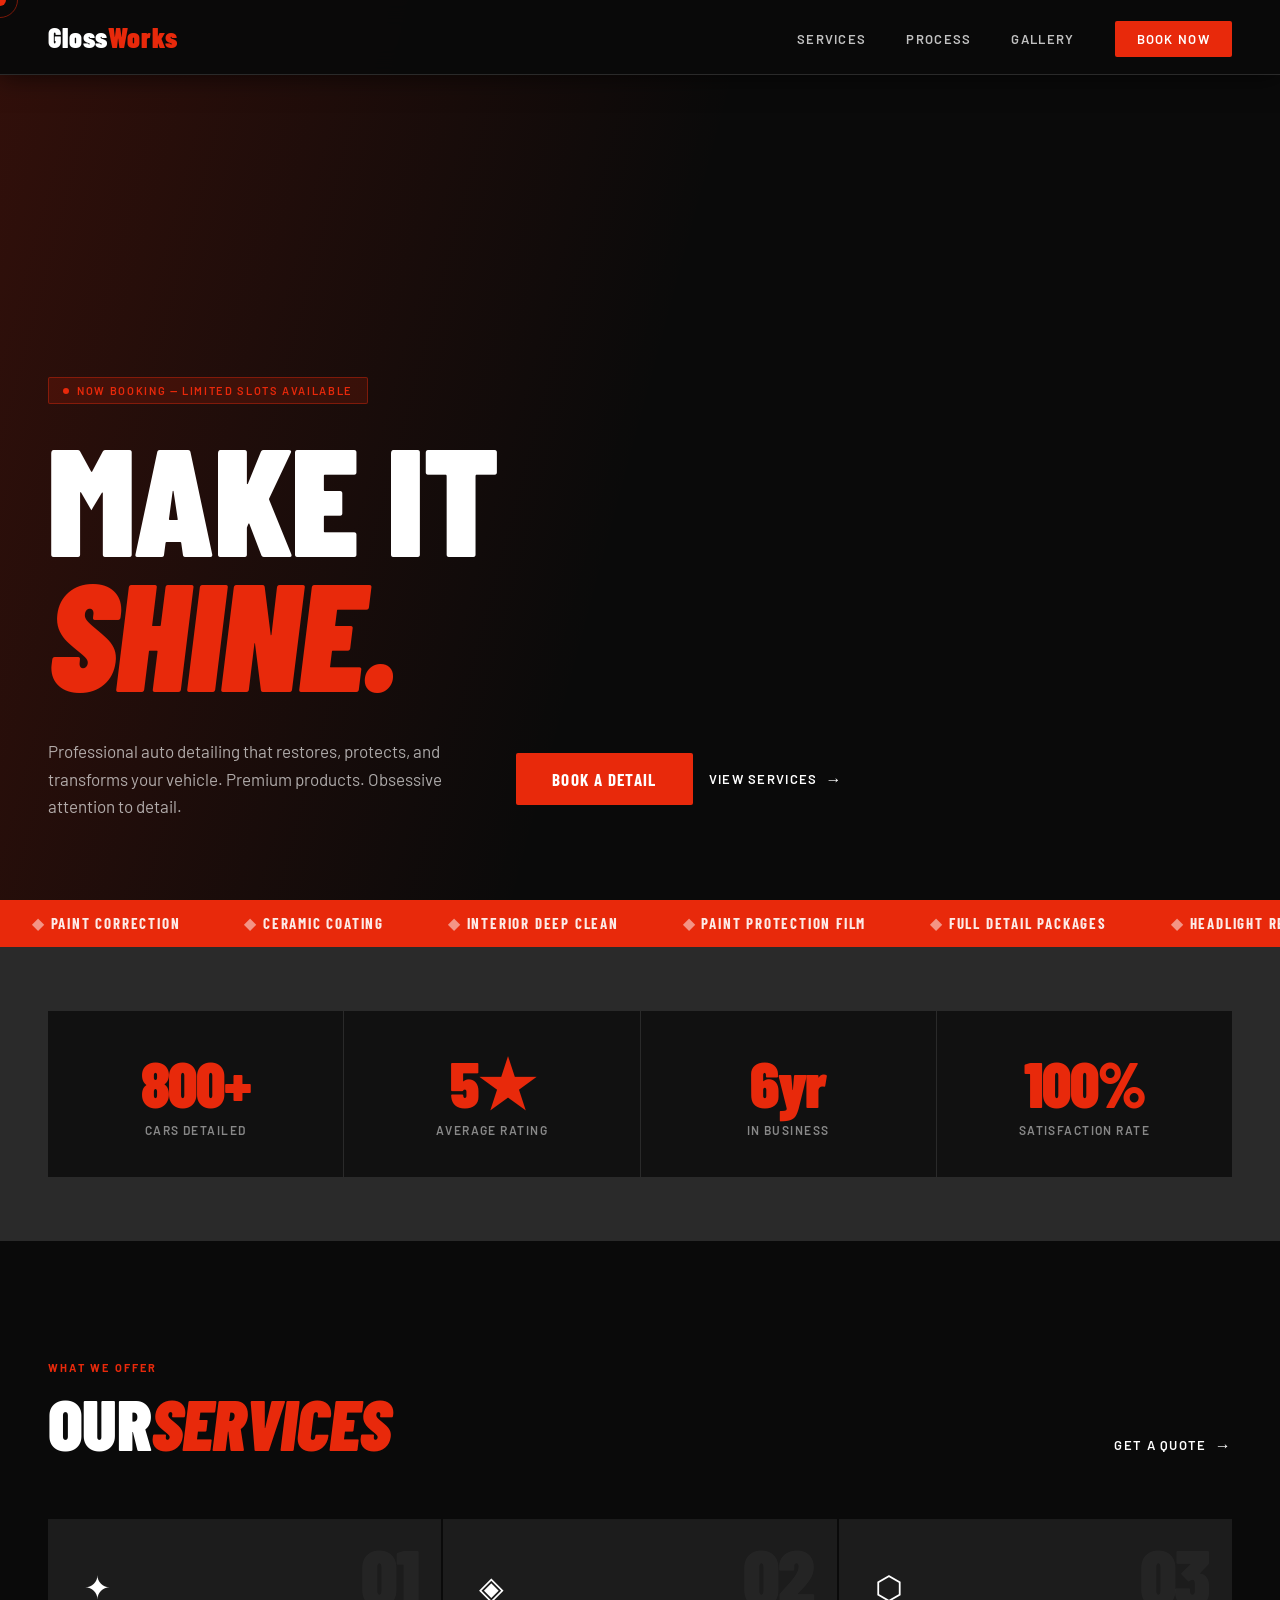
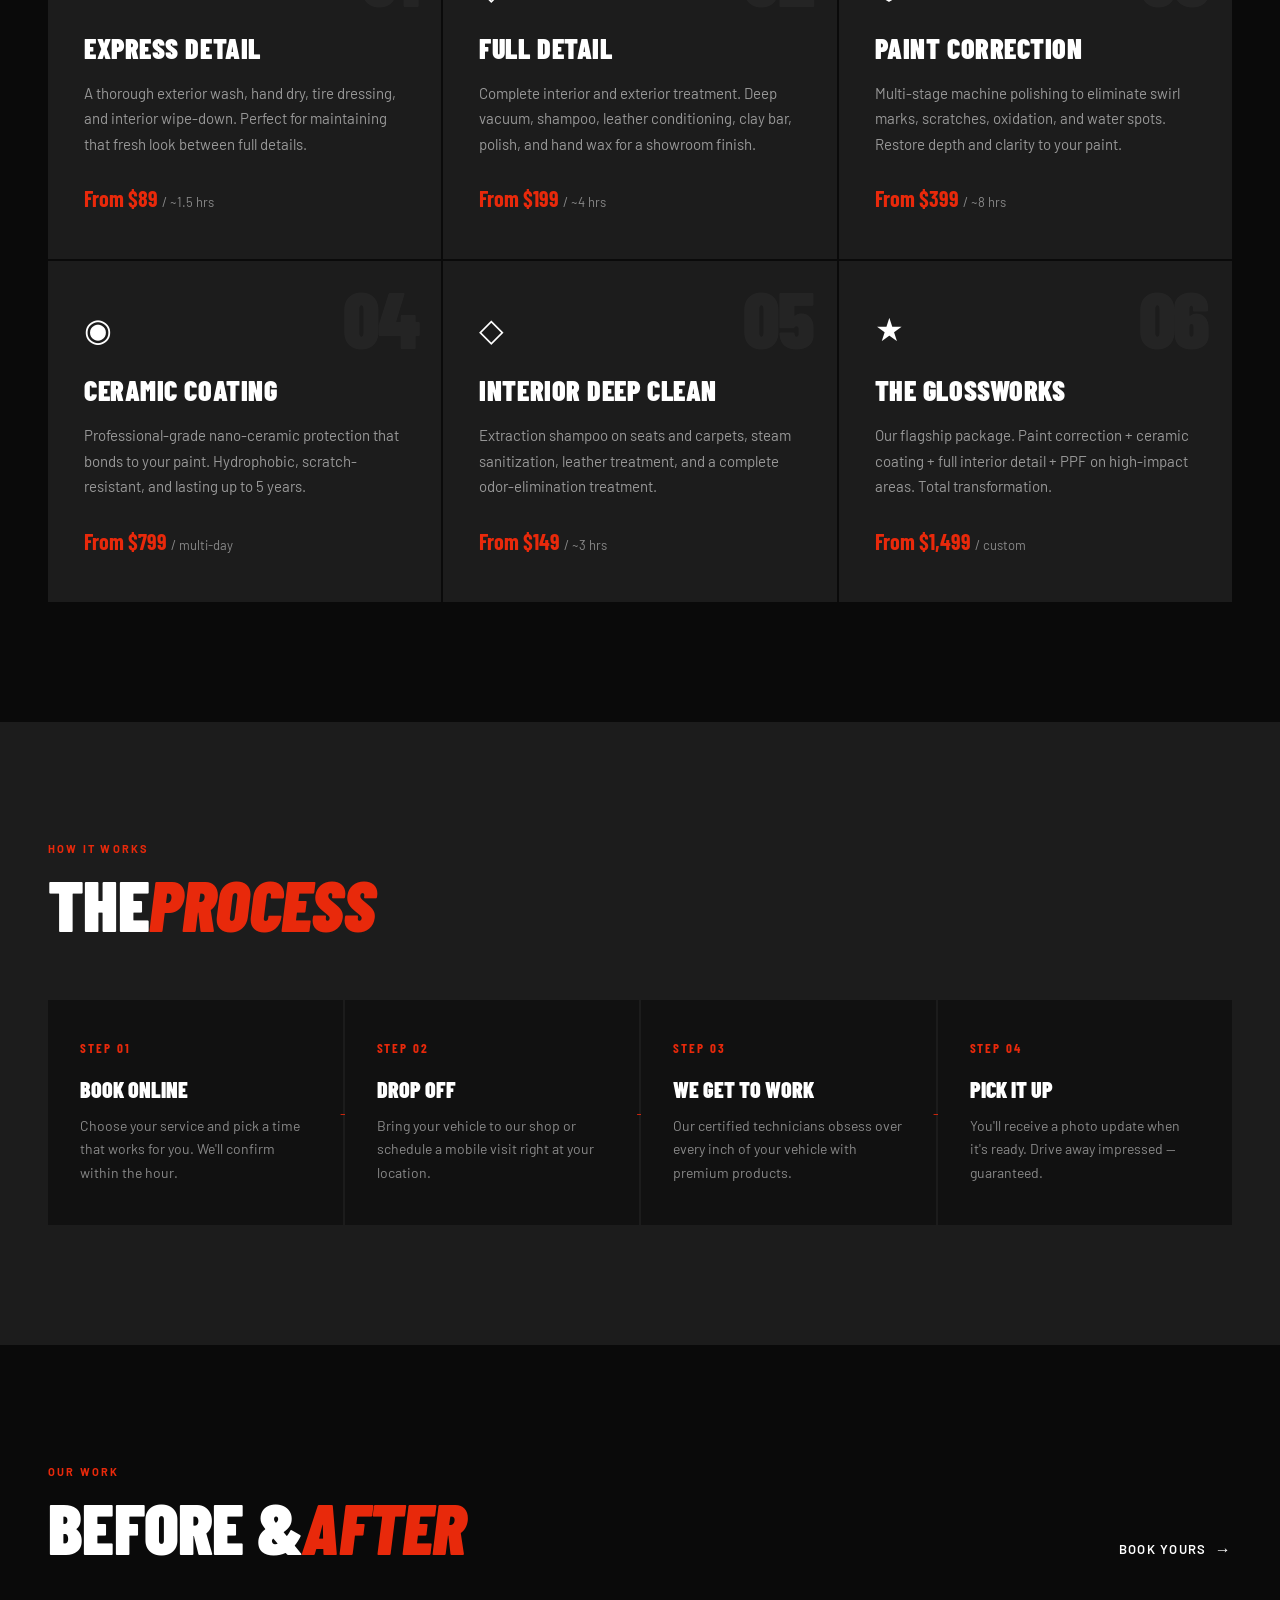
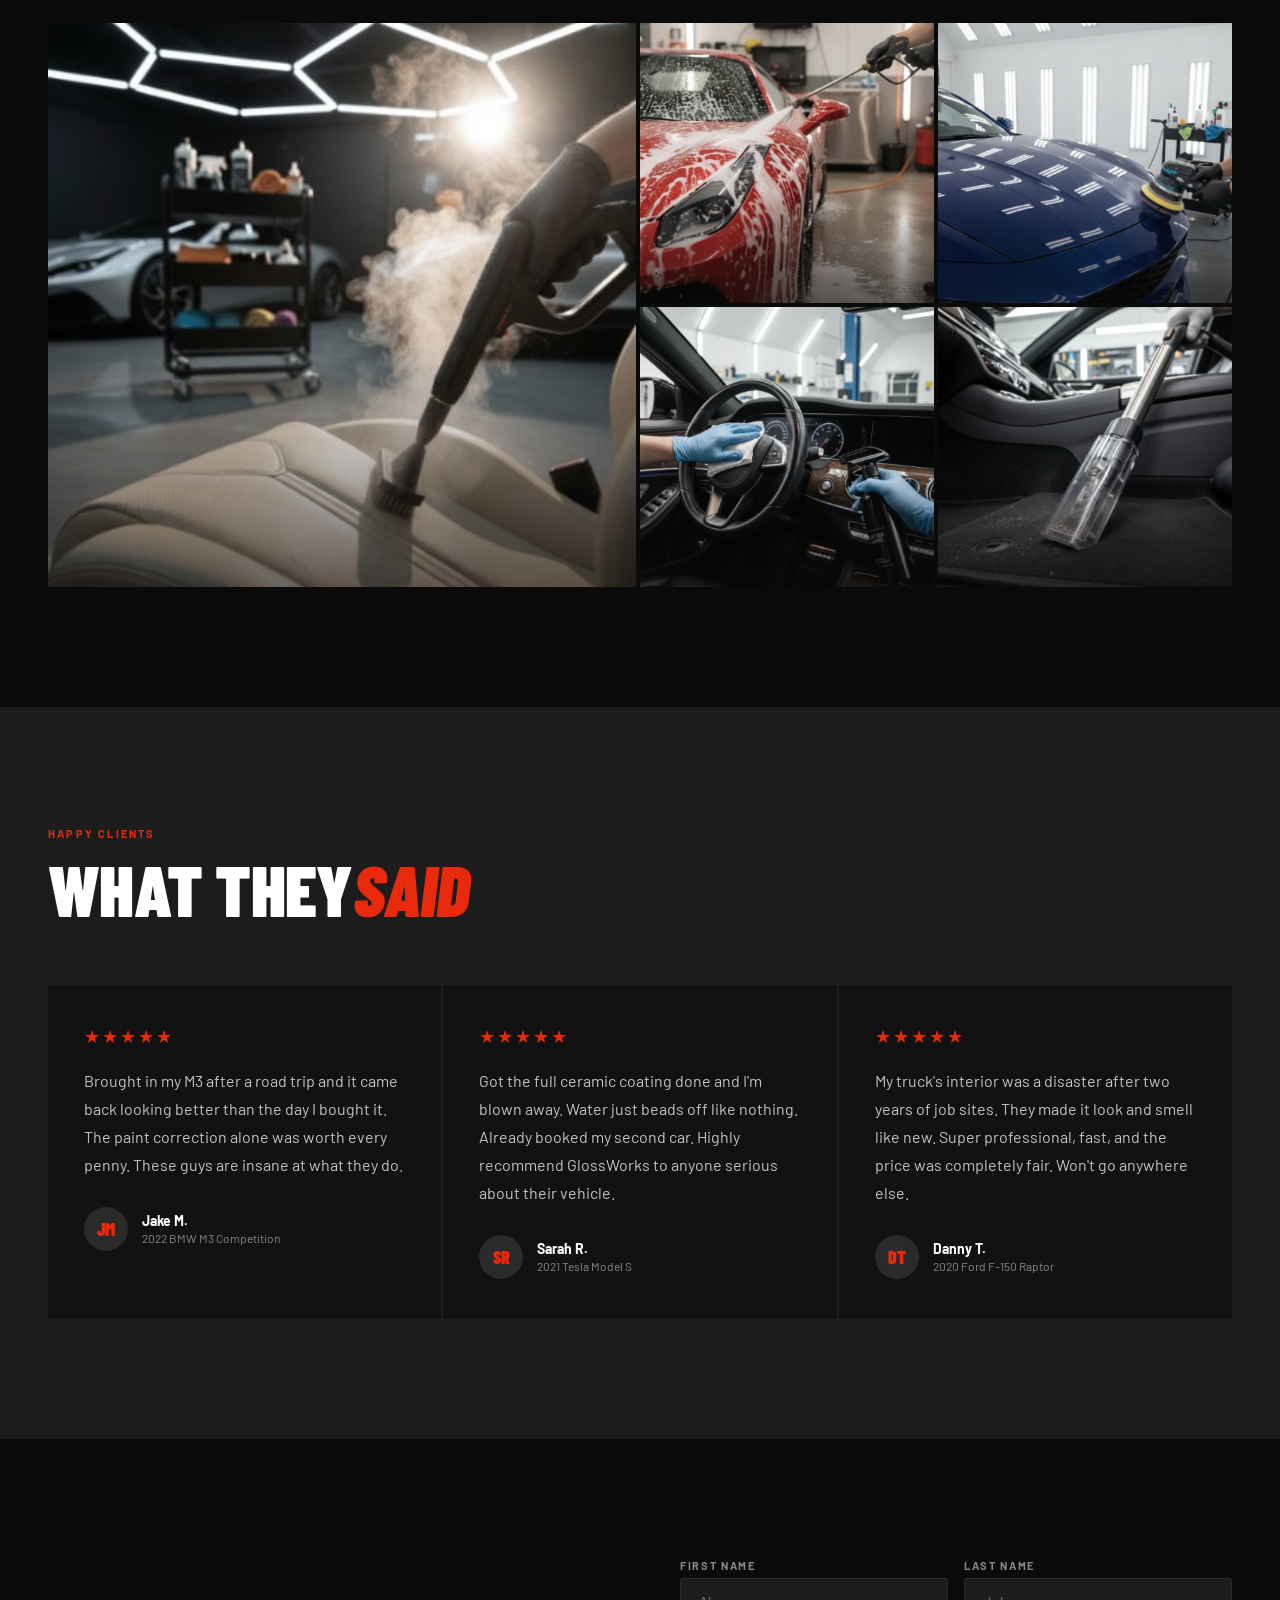
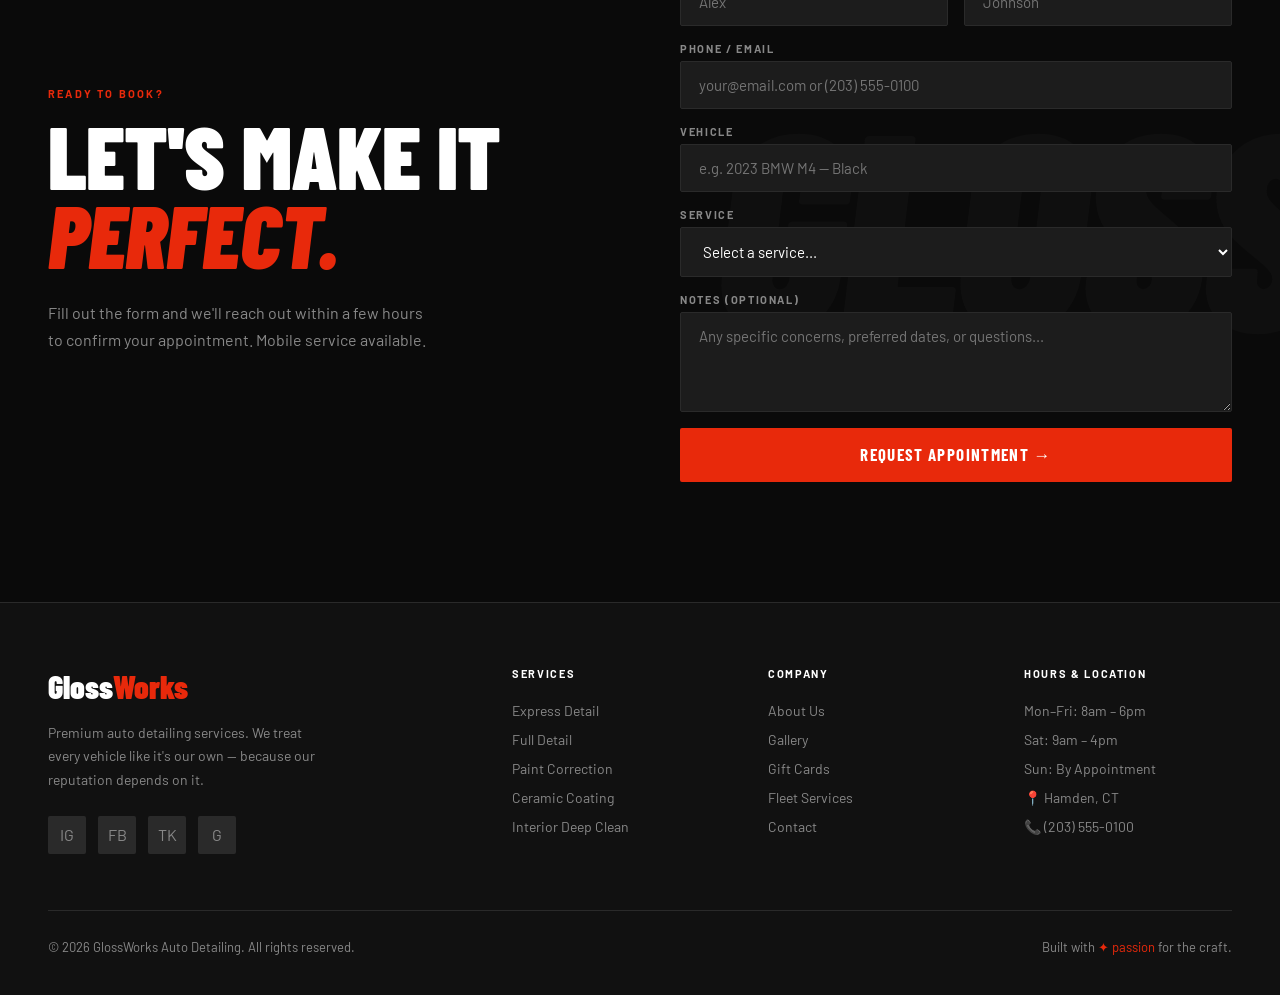
==== commit da419a0a: "Update index.html" ====
--- a/index.html
+++ b/index.html
@@ -570,11 +570,7 @@
 
 <!-- NAV -->
 <nav>
-  <a href="index.html" class="nav-logo" style="display:flex;align-items:center;gap:10px;">
-    <img src="GW-logo-circle.png" alt="GW Logo" style="width:44px;height:44px;border-radius:50%;object-fit:cover;">
-    Gloss<span>Works</span>
-  </a>
-
+  <a href="#" class="nav-logo">Gloss<span>Works</span></a>
   <ul class="nav-links">
     <li><a href="#services">Services</a></li>
     <li><a href="#process">Process</a></li>
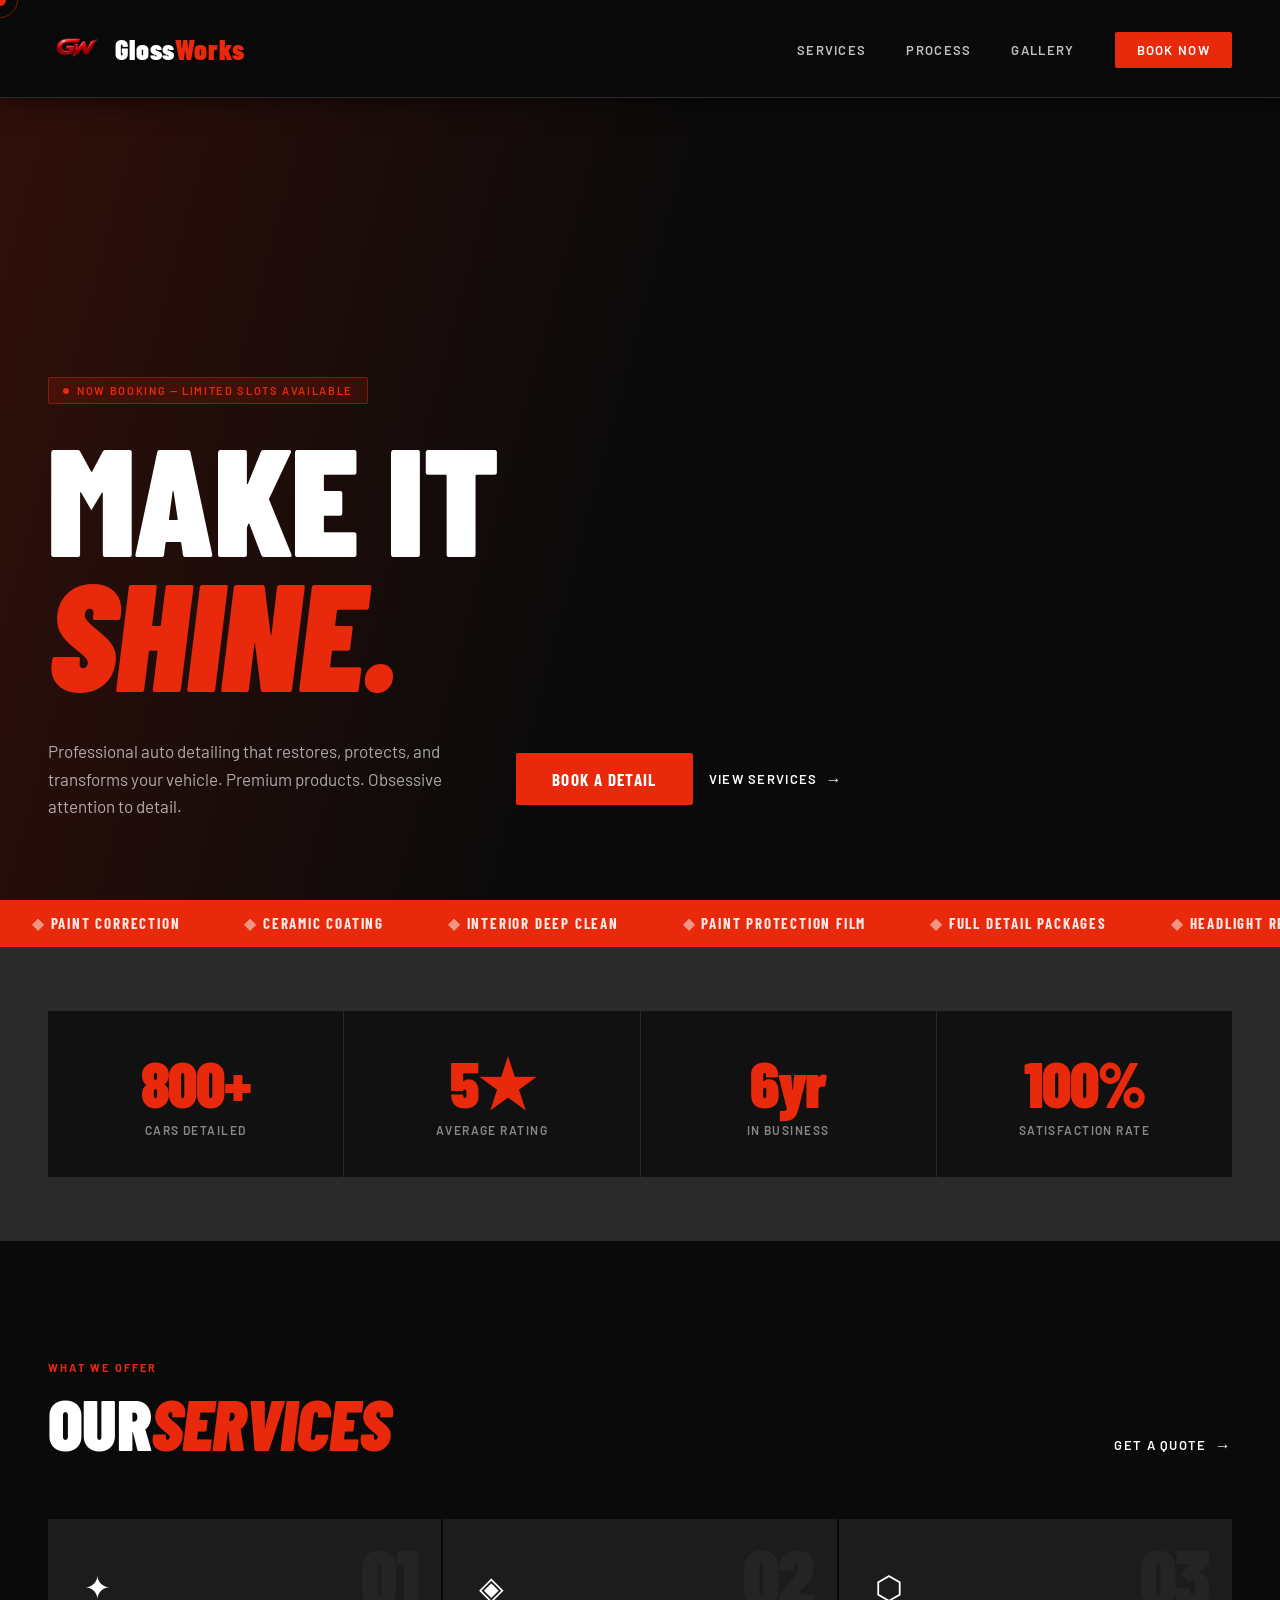
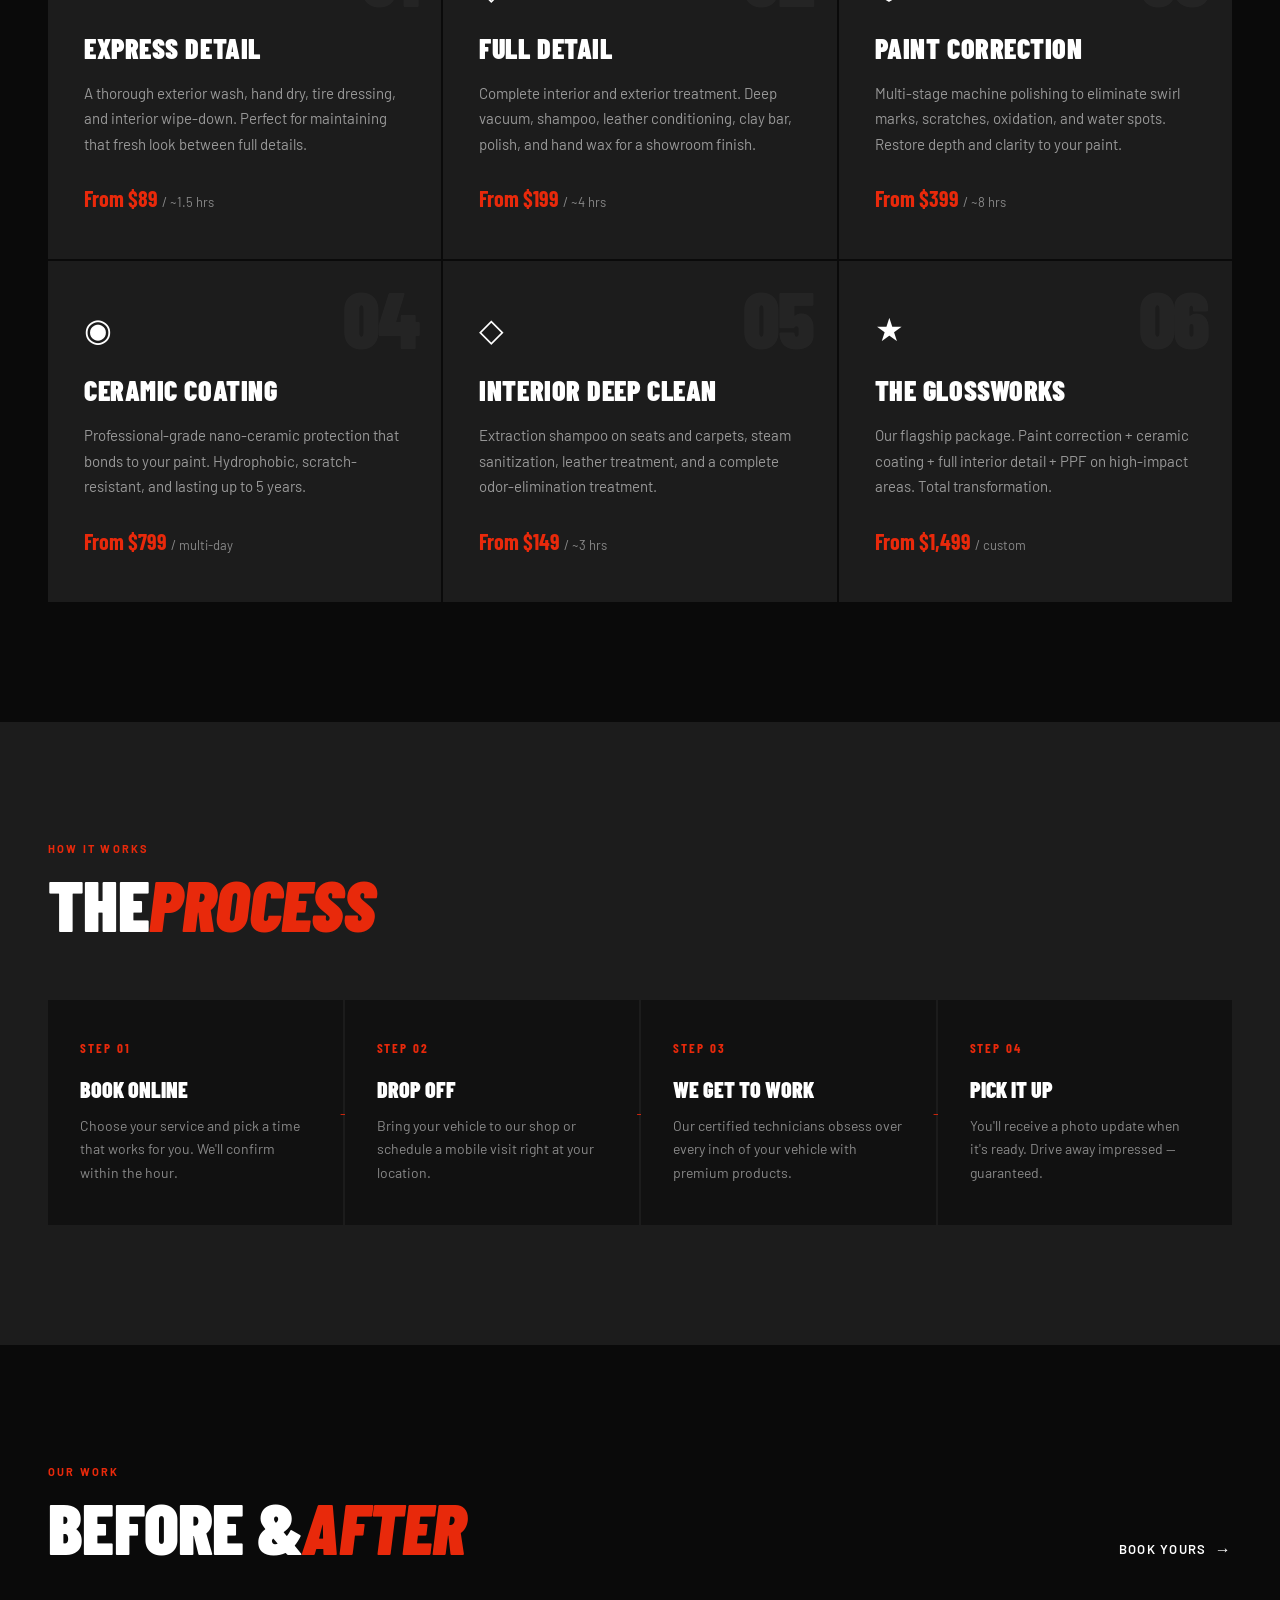
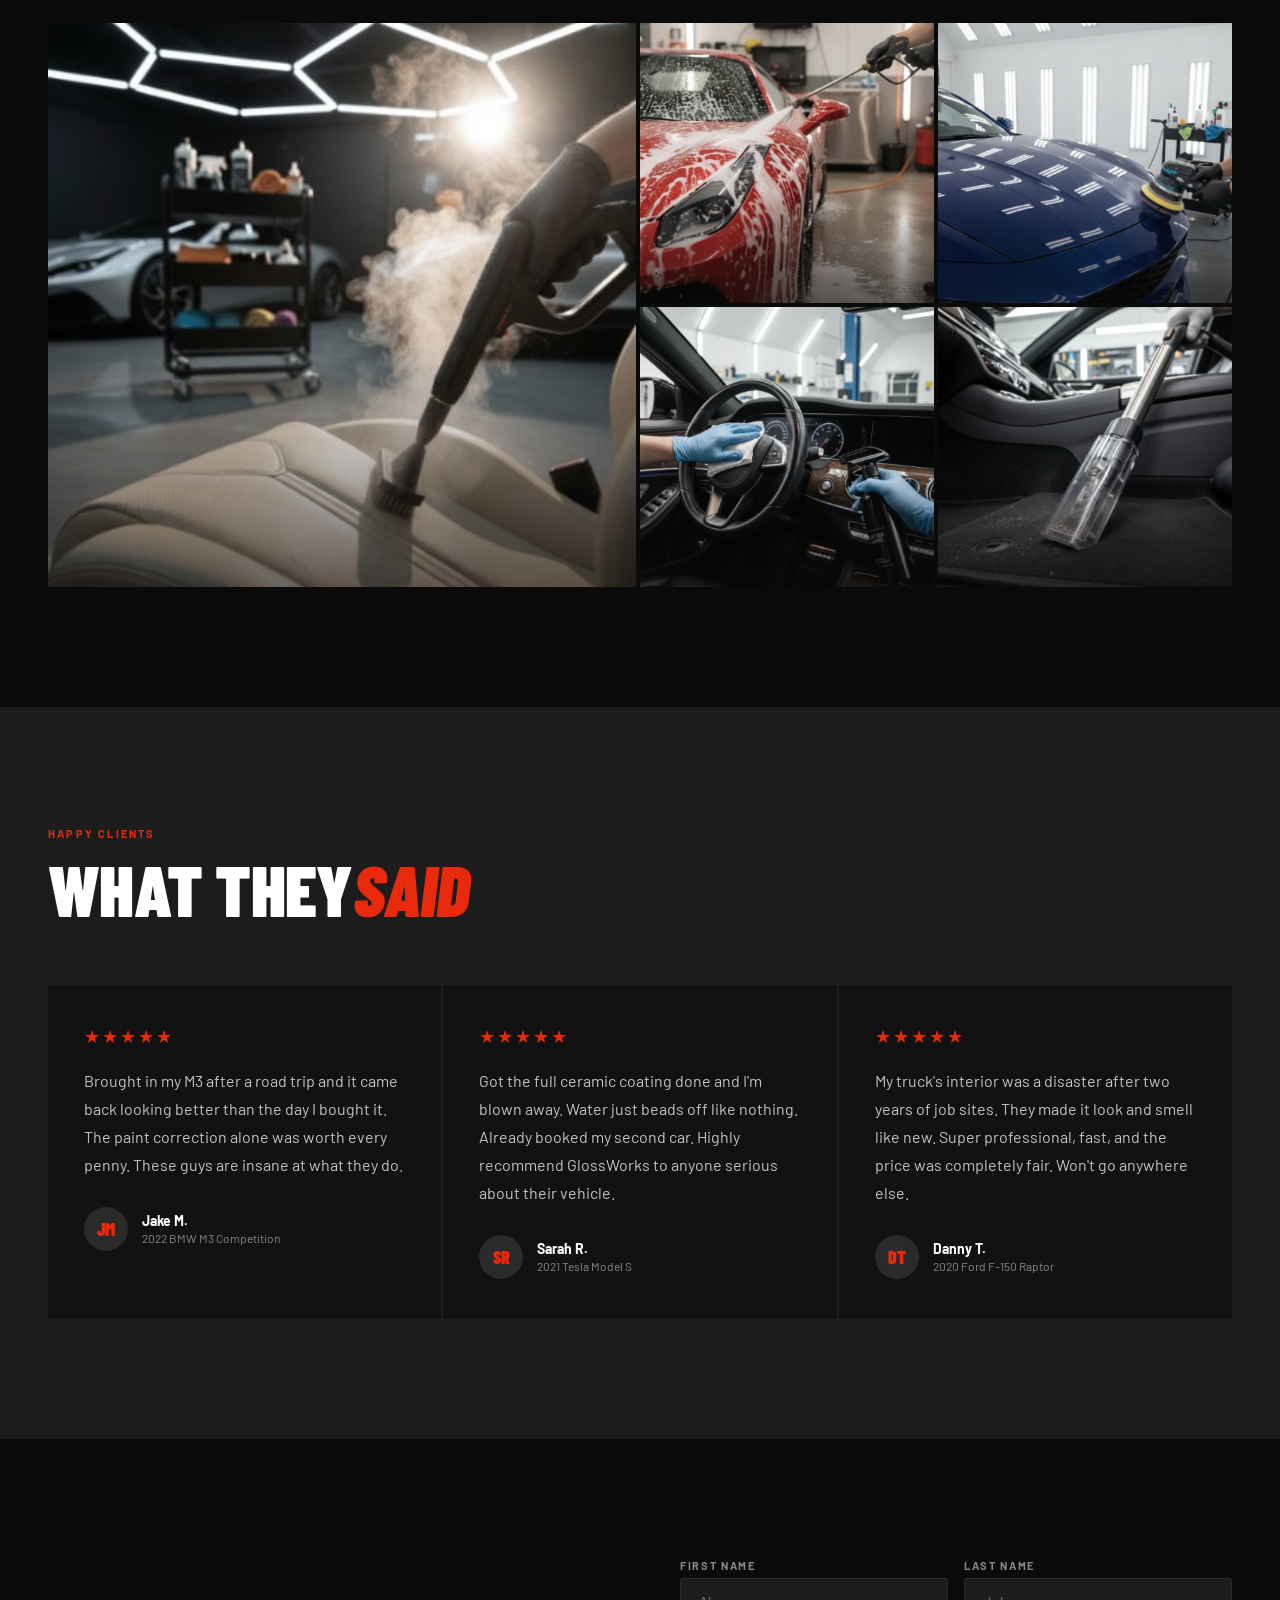
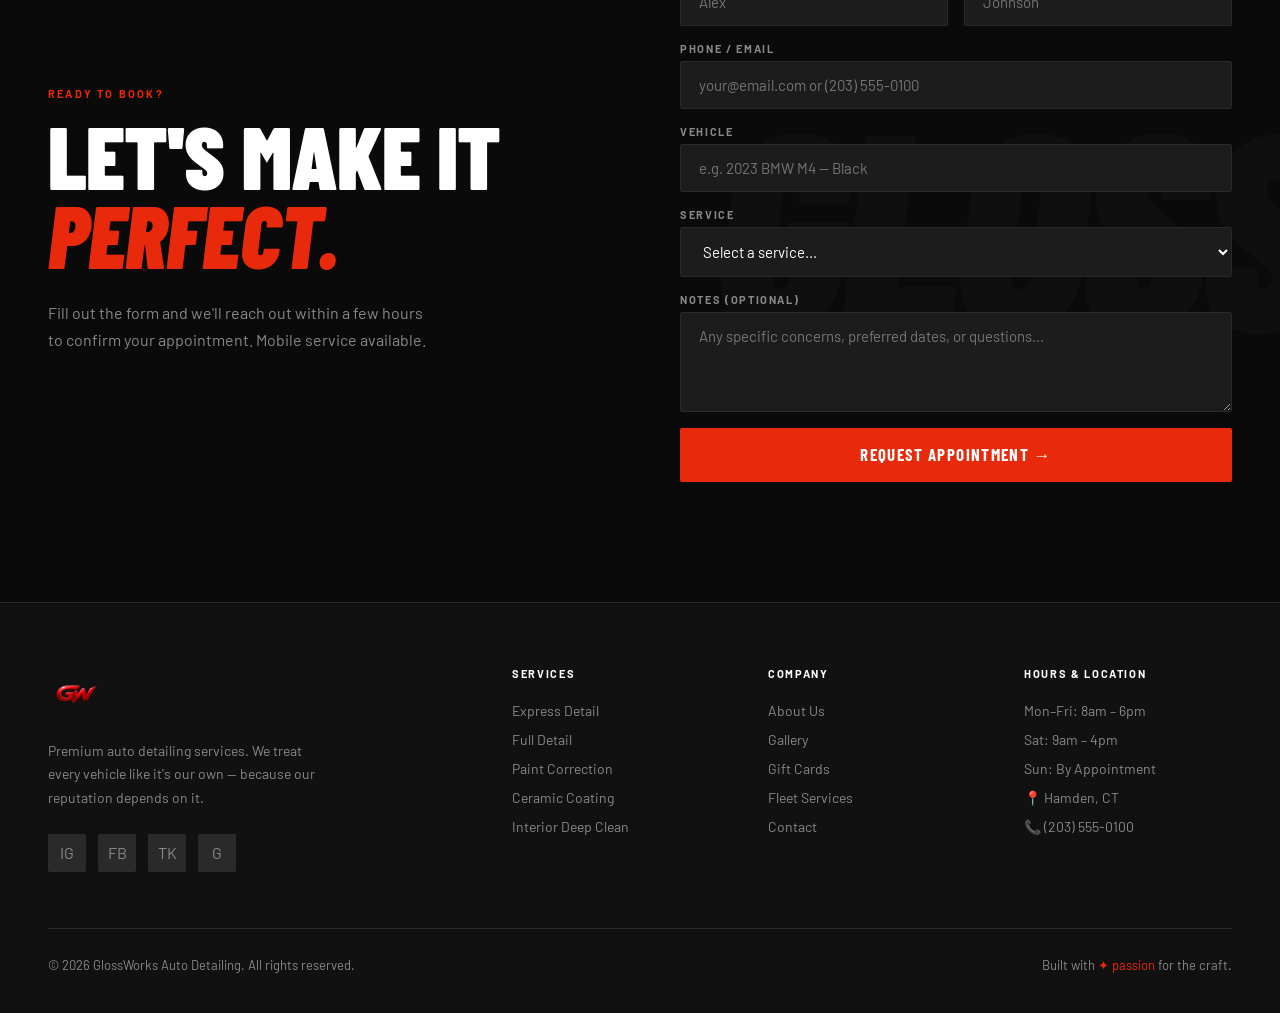
==== commit 432f87fe: "Add files via upload" ====
--- a/index.html
+++ b/index.html
@@ -5,563 +5,7 @@
 <meta name="viewport" content="width=device-width, initial-scale=1.0">
 <title>GlossWorks — Auto Detailing</title>
 <link href="https://fonts.googleapis.com/css2?family=Barlow+Condensed:ital,wght@0,400;0,700;0,900;1,900&family=Barlow:wght@400;500;600&display=swap" rel="stylesheet">
-<style>
-  *, *::before, *::after { box-sizing: border-box; margin: 0; padding: 0; }
-
-  :root {
-    --red: #E8290B;
-    --red-dark: #B51F06;
-    --black: #0A0A0A;
-    --dark: #111111;
-    --mid: #1C1C1C;
-    --zinc: #2A2A2A;
-    --muted: #888;
-    --light: #F2F2F2;
-    --white: #FFFFFF;
-  }
-
-  html { scroll-behavior: smooth; }
-
-  body {
-    font-family: 'Barlow', sans-serif;
-    background: var(--black);
-    color: var(--white);
-    overflow-x: hidden;
-    cursor: none;
-  }
-
-  /* Custom Cursor */
-  .cursor {
-    width: 12px; height: 12px;
-    background: var(--red);
-    border-radius: 50%;
-    position: fixed;
-    top: 0; left: 0;
-    pointer-events: none;
-    z-index: 9999;
-    transform: translate(-50%, -50%);
-    transition: transform 0.1s ease, width 0.2s, height 0.2s;
-  }
-  .cursor-ring {
-    width: 36px; height: 36px;
-    border: 1.5px solid rgba(232,41,11,0.5);
-    border-radius: 50%;
-    position: fixed;
-    top: 0; left: 0;
-    pointer-events: none;
-    z-index: 9998;
-    transform: translate(-50%, -50%);
-    transition: transform 0.15s ease, width 0.3s, height 0.3s, border-color 0.3s;
-  }
-  body:has(a:hover) .cursor, body:has(button:hover) .cursor { width: 20px; height: 20px; }
-  body:has(a:hover) .cursor-ring, body:has(button:hover) .cursor-ring { width: 56px; height: 56px; border-color: var(--red); }
-
-  /* Nav */
-  nav {
-    position: fixed; top: 0; left: 0; right: 0;
-    z-index: 100;
-    display: flex; align-items: center; justify-content: space-between;
-    padding: 20px 48px;
-    background: rgba(10,10,10,0.97);
-    border-bottom: 1px solid var(--zinc);
-    backdrop-filter: blur(12px);
-    -webkit-backdrop-filter: blur(12px);
-    box-shadow: 0 2px 24px rgba(0,0,0,0.6);
-  }
-  .nav-logo {
-    font-family: 'Barlow Condensed', sans-serif;
-    font-weight: 900;
-    font-size: 28px;
-    letter-spacing: 0.03em;
-    text-decoration: none;
-    color: var(--white);
-  }
-  .nav-logo span { color: var(--red); }
-  .nav-links { display: flex; gap: 40px; list-style: none; }
-  .nav-links a {
-    font-size: 13px; font-weight: 600; letter-spacing: 0.1em;
-    text-transform: uppercase; text-decoration: none;
-    color: rgba(255,255,255,0.75);
-    transition: color 0.2s;
-  }
-  .nav-links a:hover { color: var(--white); }
-  .nav-cta {
-    background: var(--red);
-    color: var(--white) !important;
-    padding: 10px 22px !important;
-    border-radius: 2px;
-    transition: background 0.2s !important;
-  }
-  .nav-cta:hover { background: var(--red-dark) !important; color: var(--white) !important; }
-
-  /* Hero */
-  .hero {
-    min-height: 100vh;
-    display: flex; flex-direction: column; justify-content: flex-end;
-    padding: 0 48px 80px;
-    position: relative;
-    overflow: hidden;
-  }
-  .hero-bg {
-    position: absolute; inset: 0;
-    background: 
-      linear-gradient(105deg, rgba(232,41,11,0.18) 0%, transparent 50%),
-      linear-gradient(to bottom, transparent 30%, rgba(10,10,10,0.95) 100%),
-      url('https://images.unsplash.com/photo-1507136566006-cfc505b114fc?w=1600&q=80') center/cover no-repeat;
-    z-index: 0;
-  }
-  .hero-badge {
-    display: inline-flex; align-items: center; gap: 8px;
-    background: rgba(232,41,11,0.15);
-    border: 1px solid rgba(232,41,11,0.4);
-    padding: 6px 14px;
-    border-radius: 2px;
-    font-size: 11px; font-weight: 600; letter-spacing: 0.15em;
-    text-transform: uppercase; color: var(--red);
-    margin-bottom: 24px;
-    width: fit-content;
-    position: relative; z-index: 1;
-    animation: fadeUp 0.8s ease 0.2s both;
-  }
-  .hero-badge::before {
-    content: ''; width: 6px; height: 6px;
-    background: var(--red); border-radius: 50%;
-    animation: pulse 1.5s infinite;
-  }
-  @keyframes pulse { 0%,100%{opacity:1;transform:scale(1)} 50%{opacity:0.4;transform:scale(1.4)} }
-
-  .hero h1 {
-    font-family: 'Barlow Condensed', sans-serif;
-    font-weight: 900;
-    font-size: clamp(72px, 12vw, 160px);
-    line-height: 0.88;
-    text-transform: uppercase;
-    letter-spacing: -0.01em;
-    position: relative; z-index: 1;
-    animation: fadeUp 0.8s ease 0.4s both;
-  }
-  .hero h1 em {
-    font-style: italic; color: var(--red);
-    display: block;
-  }
-  .hero-sub {
-    display: flex; align-items: center; gap: 48px;
-    margin-top: 40px;
-    position: relative; z-index: 1;
-    animation: fadeUp 0.8s ease 0.6s both;
-  }
-  .hero-sub p {
-    font-size: 17px; line-height: 1.6;
-    color: rgba(255,255,255,0.65);
-    max-width: 420px;
-  }
-  .hero-cta {
-    display: flex; gap: 16px; align-items: center; flex-shrink: 0;
-  }
-  .btn-primary {
-    background: var(--red);
-    color: var(--white);
-    padding: 16px 36px;
-    font-family: 'Barlow Condensed', sans-serif;
-    font-size: 17px; font-weight: 700;
-    letter-spacing: 0.08em; text-transform: uppercase;
-    text-decoration: none;
-    border: none; border-radius: 2px;
-    cursor: none;
-    transition: background 0.2s, transform 0.2s;
-    display: inline-block;
-  }
-  .btn-primary:hover { background: var(--red-dark); transform: translateY(-2px); }
-  .btn-ghost {
-    color: var(--white); text-decoration: none;
-    font-size: 13px; font-weight: 600;
-    letter-spacing: 0.1em; text-transform: uppercase;
-    display: flex; align-items: center; gap: 8px;
-    transition: gap 0.2s;
-  }
-  .btn-ghost:hover { gap: 14px; }
-  .btn-ghost::after { content: '→'; font-size: 16px; }
-
-  /* Marquee */
-  .marquee-wrap {
-    background: var(--red);
-    overflow: hidden;
-    padding: 14px 0;
-  }
-  .marquee-track {
-    display: flex; gap: 0;
-    animation: marquee 18s linear infinite;
-    width: max-content;
-  }
-  .marquee-track span {
-    font-family: 'Barlow Condensed', sans-serif;
-    font-size: 15px; font-weight: 700;
-    letter-spacing: 0.12em; text-transform: uppercase;
-    white-space: nowrap;
-    padding: 0 32px;
-    color: rgba(255,255,255,0.9);
-  }
-  .marquee-track span::before { content: '◆  '; color: rgba(255,255,255,0.5); }
-  @keyframes marquee { from{transform:translateX(0)} to{transform:translateX(-50%)} }
-
-  /* Stats */
-  .stats {
-    background: var(--dark);
-    padding: 64px 48px;
-    display: grid; grid-template-columns: repeat(4, 1fr);
-    gap: 1px; background-color: var(--zinc);
-  }
-  .stat {
-    background: var(--dark);
-    padding: 40px 32px;
-    text-align: center;
-  }
-  .stat-num {
-    font-family: 'Barlow Condensed', sans-serif;
-    font-size: 64px; font-weight: 900;
-    line-height: 1; color: var(--red);
-    letter-spacing: -0.02em;
-  }
-  .stat-label {
-    font-size: 12px; font-weight: 600;
-    letter-spacing: 0.12em; text-transform: uppercase;
-    color: var(--muted); margin-top: 8px;
-  }
-
-  /* Services */
-  .services { padding: 120px 48px; }
-  .section-header {
-    display: flex; align-items: flex-end;
-    justify-content: space-between;
-    margin-bottom: 64px;
-  }
-  .eyebrow {
-    font-size: 11px; font-weight: 700;
-    letter-spacing: 0.2em; text-transform: uppercase;
-    color: var(--red); margin-bottom: 16px;
-  }
-  .section-title {
-    font-family: 'Barlow Condensed', sans-serif;
-    font-size: clamp(40px, 6vw, 72px);
-    font-weight: 900; text-transform: uppercase;
-    line-height: 0.9;
-    letter-spacing: -0.01em;
-  }
-  .section-title em { font-style: italic; color: var(--red); }
-
-  .services-grid {
-    display: grid;
-    grid-template-columns: repeat(3, 1fr);
-    gap: 2px;
-  }
-  .service-card {
-    background: var(--mid);
-    padding: 48px 36px;
-    position: relative;
-    overflow: hidden;
-    transition: background 0.3s;
-    cursor: none;
-  }
-  .service-card::before {
-    content: '';
-    position: absolute; bottom: 0; left: 0; right: 0;
-    height: 3px;
-    background: var(--red);
-    transform: scaleX(0); transform-origin: left;
-    transition: transform 0.3s ease;
-  }
-  .service-card:hover::before { transform: scaleX(1); }
-  .service-card:hover { background: #1f1f1f; }
-  .service-num {
-    font-family: 'Barlow Condensed', sans-serif;
-    font-size: 80px; font-weight: 900;
-    line-height: 1; color: rgba(255,255,255,0.04);
-    position: absolute; top: 16px; right: 24px;
-    letter-spacing: -0.03em;
-    transition: color 0.3s;
-  }
-  .service-card:hover .service-num { color: rgba(232,41,11,0.08); }
-  .service-icon {
-    font-size: 32px; margin-bottom: 24px;
-  }
-  .service-card h3 {
-    font-family: 'Barlow Condensed', sans-serif;
-    font-size: 28px; font-weight: 900;
-    text-transform: uppercase; letter-spacing: 0.02em;
-    margin-bottom: 16px;
-  }
-  .service-card p {
-    font-size: 15px; line-height: 1.7;
-    color: rgba(255,255,255,0.55);
-    margin-bottom: 28px;
-  }
-  .service-price {
-    font-family: 'Barlow Condensed', sans-serif;
-    font-size: 22px; font-weight: 700;
-    color: var(--red);
-  }
-  .service-price span { font-size: 13px; color: var(--muted); font-family: 'Barlow', sans-serif; font-weight: 400; }
-
-  /* Process */
-  .process {
-    background: var(--mid);
-    padding: 120px 48px;
-  }
-  .process-steps {
-    display: grid;
-    grid-template-columns: repeat(4, 1fr);
-    gap: 2px;
-    margin-top: 64px;
-  }
-  .process-step {
-    background: var(--dark);
-    padding: 40px 32px;
-    position: relative;
-  }
-  .process-step::after {
-    content: '→';
-    position: absolute; right: -14px; top: 50%;
-    transform: translateY(-50%);
-    color: var(--red); font-size: 20px;
-    z-index: 1;
-  }
-  .process-step:last-child::after { display: none; }
-  .step-num {
-    font-family: 'Barlow Condensed', sans-serif;
-    font-size: 13px; font-weight: 700;
-    letter-spacing: 0.15em; color: var(--red);
-    margin-bottom: 20px;
-  }
-  .process-step h4 {
-    font-family: 'Barlow Condensed', sans-serif;
-    font-size: 22px; font-weight: 900;
-    text-transform: uppercase; margin-bottom: 12px;
-  }
-  .process-step p {
-    font-size: 14px; line-height: 1.7;
-    color: rgba(255,255,255,0.5);
-  }
-
-  /* Gallery */
-  .gallery { padding: 120px 48px; }
-  .gallery-grid {
-    display: grid;
-    grid-template-columns: 2fr 1fr 1fr;
-    grid-template-rows: 280px 280px;
-    gap: 4px;
-    margin-top: 64px;
-  }
-  .gallery-item {
-    overflow: hidden;
-    position: relative;
-    background: var(--mid);
-  }
-  .gallery-item:first-child { grid-row: span 2; }
-  .gallery-item img {
-    width: 100%; height: 100%;
-    object-fit: cover;
-    transition: transform 0.6s ease;
-    filter: saturate(0.8);
-  }
-  .gallery-item:hover img { transform: scale(1.05); filter: saturate(1.1); }
-  .gallery-item::after {
-    content: '';
-    position: absolute; inset: 0;
-    background: linear-gradient(to bottom, transparent 60%, rgba(10,10,10,0.6) 100%);
-  }
-
-  /* Testimonials */
-  .testimonials {
-    background: var(--mid);
-    padding: 120px 48px;
-  }
-  .testimonials-grid {
-    display: grid;
-    grid-template-columns: repeat(3, 1fr);
-    gap: 2px;
-    margin-top: 64px;
-  }
-  .testimonial {
-    background: var(--dark);
-    padding: 40px 36px;
-    position: relative;
-  }
-  .stars {
-    color: var(--red); font-size: 18px;
-    letter-spacing: 2px; margin-bottom: 20px;
-  }
-  .testimonial q {
-    font-size: 16px; line-height: 1.75;
-    color: rgba(255,255,255,0.75);
-    display: block; margin-bottom: 28px;
-    quotes: none;
-  }
-  .testimonial-author {
-    display: flex; align-items: center; gap: 14px;
-  }
-  .author-avatar {
-    width: 44px; height: 44px;
-    border-radius: 50%;
-    background: var(--zinc);
-    display: flex; align-items: center; justify-content: center;
-    font-family: 'Barlow Condensed', sans-serif;
-    font-weight: 900; font-size: 18px;
-    color: var(--red);
-    flex-shrink: 0;
-  }
-  .author-name {
-    font-weight: 700; font-size: 14px;
-  }
-  .author-car {
-    font-size: 12px; color: var(--muted); margin-top: 2px;
-  }
-
-  /* CTA */
-  .cta-section {
-    padding: 120px 48px;
-    display: grid;
-    grid-template-columns: 1fr 1fr;
-    gap: 80px;
-    align-items: center;
-    position: relative;
-    overflow: hidden;
-  }
-  .cta-section::before {
-    content: 'GLOSS';
-    position: absolute; right: -40px; top: 50%;
-    transform: translateY(-50%);
-    font-family: 'Barlow Condensed', sans-serif;
-    font-size: 280px; font-weight: 900; font-style: italic;
-    color: rgba(255,255,255,0.02);
-    pointer-events: none;
-    white-space: nowrap;
-    letter-spacing: -0.02em;
-  }
-  .cta-title {
-    font-family: 'Barlow Condensed', sans-serif;
-    font-size: clamp(48px, 7vw, 88px);
-    font-weight: 900; text-transform: uppercase;
-    line-height: 0.9; letter-spacing: -0.01em;
-  }
-  .cta-title em { font-style: italic; color: var(--red); display: block; }
-  .cta-form { display: flex; flex-direction: column; gap: 16px; }
-  .form-row { display: grid; grid-template-columns: 1fr 1fr; gap: 16px; }
-  .form-group { display: flex; flex-direction: column; gap: 6px; }
-  .form-group label {
-    font-size: 11px; font-weight: 700;
-    letter-spacing: 0.15em; text-transform: uppercase;
-    color: var(--muted);
-  }
-  .form-group input,
-  .form-group select,
-  .form-group textarea {
-    background: var(--mid);
-    border: 1px solid var(--zinc);
-    color: var(--white);
-    padding: 14px 18px;
-    font-family: 'Barlow', sans-serif;
-    font-size: 15px;
-    border-radius: 2px;
-    outline: none;
-    transition: border-color 0.2s;
-    cursor: none;
-  }
-  .form-group input:focus,
-  .form-group select:focus,
-  .form-group textarea:focus {
-    border-color: var(--red);
-  }
-  .form-group select option { background: var(--dark); }
-  .form-group textarea { resize: vertical; min-height: 100px; }
-
-  /* Footer */
-  footer {
-    background: var(--dark);
-    border-top: 1px solid var(--zinc);
-    padding: 64px 48px 40px;
-  }
-  .footer-top {
-    display: grid;
-    grid-template-columns: 2fr 1fr 1fr 1fr;
-    gap: 48px;
-    margin-bottom: 56px;
-  }
-  .footer-logo {
-    font-family: 'Barlow Condensed', sans-serif;
-    font-weight: 900; font-size: 32px;
-    color: var(--white); margin-bottom: 16px;
-    display: block;
-  }
-  .footer-logo span { color: var(--red); }
-  .footer-tagline {
-    font-size: 14px; line-height: 1.7;
-    color: var(--muted); max-width: 280px;
-    margin-bottom: 24px;
-  }
-  .footer-social { display: flex; gap: 12px; }
-  .social-btn {
-    width: 38px; height: 38px;
-    background: var(--zinc);
-    display: flex; align-items: center; justify-content: center;
-    border-radius: 2px;
-    color: var(--muted); text-decoration: none;
-    font-size: 16px;
-    transition: background 0.2s, color 0.2s;
-    cursor: none;
-  }
-  .social-btn:hover { background: var(--red); color: var(--white); }
-  .footer-col h5 {
-    font-size: 11px; font-weight: 700;
-    letter-spacing: 0.15em; text-transform: uppercase;
-    color: var(--white); margin-bottom: 20px;
-  }
-  .footer-col ul { list-style: none; display: flex; flex-direction: column; gap: 10px; }
-  .footer-col ul a {
-    text-decoration: none; color: var(--muted);
-    font-size: 14px; transition: color 0.2s;
-    cursor: none;
-  }
-  .footer-col ul a:hover { color: var(--white); }
-  .footer-bottom {
-    border-top: 1px solid var(--zinc);
-    padding-top: 28px;
-    display: flex; justify-content: space-between; align-items: center;
-  }
-  .footer-bottom p { font-size: 13px; color: var(--muted); }
-  .footer-bottom a { color: var(--red); text-decoration: none; }
-
-  /* Animations */
-  @keyframes fadeUp {
-    from { opacity: 0; transform: translateY(24px); }
-    to   { opacity: 1; transform: translateY(0); }
-  }
-  .reveal {
-    opacity: 0; transform: translateY(32px);
-    transition: opacity 0.7s ease, transform 0.7s ease;
-  }
-  .reveal.visible { opacity: 1; transform: translateY(0); }
-  .reveal-delay-1 { transition-delay: 0.1s; }
-  .reveal-delay-2 { transition-delay: 0.2s; }
-  .reveal-delay-3 { transition-delay: 0.3s; }
-
-  /* Responsive */
-  @media (max-width: 900px) {
-    nav { padding: 16px 24px; }
-    .nav-links { display: none; }
-    .hero { padding: 0 24px 64px; }
-    .hero-sub { flex-direction: column; align-items: flex-start; gap: 24px; }
-    .stats { grid-template-columns: repeat(2, 1fr); padding: 40px 24px; }
-    .services, .process, .gallery, .testimonials, .cta-section, footer { padding: 80px 24px; }
-    .services-grid, .testimonials-grid { grid-template-columns: 1fr; }
-    .process-steps { grid-template-columns: 1fr 1fr; }
-    .gallery-grid { grid-template-columns: 1fr 1fr; grid-template-rows: 200px 200px 200px; }
-    .gallery-item:first-child { grid-row: span 1; }
-    .cta-section { grid-template-columns: 1fr; gap: 48px; }
-    .form-row { grid-template-columns: 1fr; }
-    .footer-top { grid-template-columns: 1fr 1fr; }
-    .section-header { flex-direction: column; align-items: flex-start; gap: 24px; }
-  }
-</style>
+  <link rel="stylesheet" href="css/index.css">
 </head>
 <body>
 
@@ -570,15 +14,17 @@
 
 <!-- NAV -->
 <nav>
-  <a href="#" class="nav-logo">Gloss<span>Works</span></a>
+<a href="index.html" class="nav-logo" style="display:flex;align-items:center;gap:10px;text-decoration:none;">
+  <img src="logo.png" alt="GW" style="height:57px;width:auto;display:block;">
+  <span style="font-family:'Barlow Condensed',sans-serif;font-weight:900;font-size:28px;letter-spacing:0.03em;color:#ffffff;">Gloss<span style="color:#E8290B;">Works</span></span>
+</a>
   <ul class="nav-links">
     <li><a href="#services">Services</a></li>
     <li><a href="#process">Process</a></li>
     <li><a href="#gallery">Gallery</a></li>
-    <li><a href="#contact" class="nav-cta">Book Now</a></li>
+    <li><a href="booking.html" class="nav-cta">Book Now</a></li>
   </ul>
 </nav>
-
 
 <!-- HERO -->
 <section class="hero">
@@ -588,7 +34,7 @@
   <div class="hero-sub">
     <p>Professional auto detailing that restores, protects, and transforms your vehicle. Premium products. Obsessive attention to detail.</p>
     <div class="hero-cta">
-      <a href="#contact" class="btn-primary">Book a Detail</a>
+      <a href="booking.html" class="btn-primary">Book a Detail</a>
       <a href="#services" class="btn-ghost">View Services</a>
     </div>
   </div>
@@ -730,7 +176,7 @@
       <div class="eyebrow reveal">Our Work</div>
       <h2 class="section-title reveal reveal-delay-1">Before &<em>After</em></h2>
     </div>
-    <a href="#contact" class="btn-ghost reveal">Book Yours</a>
+    <a href="booking.html" class="btn-ghost reveal">Book Yours</a>
   </div>
   <div class="gallery-grid">
     <div class="gallery-item reveal">
@@ -838,10 +284,7 @@
       <label>Notes (Optional)</label>
       <textarea placeholder="Any specific concerns, preferred dates, or questions..."></textarea>
     </div>
-   <button type="button" class="btn-primary" style="width:100%;text-align:center;cursor:pointer;"
-  onclick="window.location.href='booking.html'">
-  Request Appointment →
-</button>
+    <button type="submit" class="btn-primary" style="width:100%;text-align:center;cursor:none;">Request Appointment →</button>
   </form>
 </section>
 
@@ -849,7 +292,7 @@
 <footer>
   <div class="footer-top">
     <div>
-      <span class="footer-logo">Gloss<span>Works</span></span>
+      <img src="logo.png" alt="GlossWorks" style="height:56px;width:auto;display:block;margin-bottom:16px;">
       <p class="footer-tagline">Premium auto detailing services. We treat every vehicle like it's our own — because our reputation depends on it.</p>
       <div class="footer-social">
         <a href="#" class="social-btn" title="Instagram">IG</a>
@@ -895,44 +338,6 @@
   </div>
 </footer>
 
-<script>
-  // Custom cursor
-  const cursor = document.getElementById('cursor');
-  const ring = document.getElementById('cursorRing');
-  let mx = 0, my = 0, rx = 0, ry = 0;
-
-  document.addEventListener('mousemove', e => {
-    mx = e.clientX; my = e.clientY;
-    cursor.style.left = mx + 'px';
-    cursor.style.top = my + 'px';
-  });
-
-  function animateRing() {
-    rx += (mx - rx) * 0.15;
-    ry += (my - ry) * 0.15;
-    ring.style.left = rx + 'px';
-    ring.style.top = ry + 'px';
-    requestAnimationFrame(animateRing);
-  }
-  animateRing();
-
-  // Scroll reveal
-  const reveals = document.querySelectorAll('.reveal');
-  const observer = new IntersectionObserver((entries) => {
-    entries.forEach(e => {
-      if (e.isIntersecting) { e.target.classList.add('visible'); }
-    });
-  }, { threshold: 0.1 });
-  reveals.forEach(r => observer.observe(r));
-
-  // Form submit
-  function handleSubmit(e) {
-    e.preventDefault();
-    const btn = e.target.querySelector('button');
-    btn.textContent = '✓ Request Sent! We\'ll be in touch soon.';
-    btn.style.background = '#1a7a1a';
-    btn.disabled = true;
-  }
-</script>
+<script src="js/index.js"></script>
 </body>
 </html>
--- a/css/index.css
+++ b/css/index.css
@@ -0,0 +1,557 @@
+/* GlossWorks — Main Page Styles */
+
+*, *::before, *::after { box-sizing: border-box; margin: 0; padding: 0; }
+
+  :root {
+    --red: #E8290B;
+    --red-dark: #B51F06;
+    --black: #0A0A0A;
+    --dark: #111111;
+    --mid: #1C1C1C;
+    --zinc: #2A2A2A;
+    --muted: #888;
+    --light: #F2F2F2;
+    --white: #FFFFFF;
+  }
+
+  html { scroll-behavior: smooth; }
+
+  body {
+    font-family: 'Barlow', sans-serif;
+    background: var(--black);
+    color: var(--white);
+    overflow-x: hidden;
+    cursor: none;
+  }
+
+  /* Custom Cursor */
+  .cursor {
+    width: 12px; height: 12px;
+    background: var(--red);
+    border-radius: 50%;
+    position: fixed;
+    top: 0; left: 0;
+    pointer-events: none;
+    z-index: 9999;
+    transform: translate(-50%, -50%);
+    transition: transform 0.1s ease, width 0.2s, height 0.2s;
+  }
+  .cursor-ring {
+    width: 36px; height: 36px;
+    border: 1.5px solid rgba(232,41,11,0.5);
+    border-radius: 50%;
+    position: fixed;
+    top: 0; left: 0;
+    pointer-events: none;
+    z-index: 9998;
+    transform: translate(-50%, -50%);
+    transition: transform 0.15s ease, width 0.3s, height 0.3s, border-color 0.3s;
+  }
+  body:has(a:hover) .cursor, body:has(button:hover) .cursor { width: 20px; height: 20px; }
+  body:has(a:hover) .cursor-ring, body:has(button:hover) .cursor-ring { width: 56px; height: 56px; border-color: var(--red); }
+
+  /* Nav */
+  nav {
+    position: fixed; top: 0; left: 0; right: 0;
+    z-index: 100;
+    display: flex; align-items: center; justify-content: space-between;
+    padding: 20px 48px;
+    background: rgba(10,10,10,0.97);
+    border-bottom: 1px solid var(--zinc);
+    backdrop-filter: blur(12px);
+    -webkit-backdrop-filter: blur(12px);
+    box-shadow: 0 2px 24px rgba(0,0,0,0.6);
+  }
+  .nav-logo {
+    font-family: 'Barlow Condensed', sans-serif;
+    font-weight: 900;
+    font-size: 28px;
+    letter-spacing: 0.03em;
+    text-decoration: none;
+    color: var(--white);
+  }
+  .nav-logo span { color: var(--red); }
+  .nav-links { display: flex; gap: 40px; list-style: none; }
+  .nav-links a {
+    font-size: 13px; font-weight: 600; letter-spacing: 0.1em;
+    text-transform: uppercase; text-decoration: none;
+    color: rgba(255,255,255,0.75);
+    transition: color 0.2s;
+  }
+  .nav-links a:hover { color: var(--white); }
+  .nav-cta {
+    background: var(--red);
+    color: var(--white) !important;
+    padding: 10px 22px !important;
+    border-radius: 2px;
+    transition: background 0.2s !important;
+  }
+  .nav-cta:hover { background: var(--red-dark) !important; color: var(--white) !important; }
+
+  /* Hero */
+  .hero {
+    min-height: 100vh;
+    display: flex; flex-direction: column; justify-content: flex-end;
+    padding: 0 48px 80px;
+    position: relative;
+    overflow: hidden;
+  }
+  .hero-bg {
+    position: absolute; inset: 0;
+    background: 
+      linear-gradient(105deg, rgba(232,41,11,0.18) 0%, transparent 50%),
+      linear-gradient(to bottom, transparent 30%, rgba(10,10,10,0.95) 100%),
+      url('https://images.unsplash.com/photo-1507136566006-cfc505b114fc?w=1600&q=80') center/cover no-repeat;
+    z-index: 0;
+  }
+  .hero-badge {
+    display: inline-flex; align-items: center; gap: 8px;
+    background: rgba(232,41,11,0.15);
+    border: 1px solid rgba(232,41,11,0.4);
+    padding: 6px 14px;
+    border-radius: 2px;
+    font-size: 11px; font-weight: 600; letter-spacing: 0.15em;
+    text-transform: uppercase; color: var(--red);
+    margin-bottom: 24px;
+    width: fit-content;
+    position: relative; z-index: 1;
+    animation: fadeUp 0.8s ease 0.2s both;
+  }
+  .hero-badge::before {
+    content: ''; width: 6px; height: 6px;
+    background: var(--red); border-radius: 50%;
+    animation: pulse 1.5s infinite;
+  }
+  @keyframes pulse { 0%,100%{opacity:1;transform:scale(1)} 50%{opacity:0.4;transform:scale(1.4)} }
+
+  .hero h1 {
+    font-family: 'Barlow Condensed', sans-serif;
+    font-weight: 900;
+    font-size: clamp(72px, 12vw, 160px);
+    line-height: 0.88;
+    text-transform: uppercase;
+    letter-spacing: -0.01em;
+    position: relative; z-index: 1;
+    animation: fadeUp 0.8s ease 0.4s both;
+  }
+  .hero h1 em {
+    font-style: italic; color: var(--red);
+    display: block;
+  }
+  .hero-sub {
+    display: flex; align-items: center; gap: 48px;
+    margin-top: 40px;
+    position: relative; z-index: 1;
+    animation: fadeUp 0.8s ease 0.6s both;
+  }
+  .hero-sub p {
+    font-size: 17px; line-height: 1.6;
+    color: rgba(255,255,255,0.65);
+    max-width: 420px;
+  }
+  .hero-cta {
+    display: flex; gap: 16px; align-items: center; flex-shrink: 0;
+  }
+  .btn-primary {
+    background: var(--red);
+    color: var(--white);
+    padding: 16px 36px;
+    font-family: 'Barlow Condensed', sans-serif;
+    font-size: 17px; font-weight: 700;
+    letter-spacing: 0.08em; text-transform: uppercase;
+    text-decoration: none;
+    border: none; border-radius: 2px;
+    cursor: none;
+    transition: background 0.2s, transform 0.2s;
+    display: inline-block;
+  }
+  .btn-primary:hover { background: var(--red-dark); transform: translateY(-2px); }
+  .btn-ghost {
+    color: var(--white); text-decoration: none;
+    font-size: 13px; font-weight: 600;
+    letter-spacing: 0.1em; text-transform: uppercase;
+    display: flex; align-items: center; gap: 8px;
+    transition: gap 0.2s;
+  }
+  .btn-ghost:hover { gap: 14px; }
+  .btn-ghost::after { content: '→'; font-size: 16px; }
+
+  /* Marquee */
+  .marquee-wrap {
+    background: var(--red);
+    overflow: hidden;
+    padding: 14px 0;
+  }
+  .marquee-track {
+    display: flex; gap: 0;
+    animation: marquee 18s linear infinite;
+    width: max-content;
+  }
+  .marquee-track span {
+    font-family: 'Barlow Condensed', sans-serif;
+    font-size: 15px; font-weight: 700;
+    letter-spacing: 0.12em; text-transform: uppercase;
+    white-space: nowrap;
+    padding: 0 32px;
+    color: rgba(255,255,255,0.9);
+  }
+  .marquee-track span::before { content: '◆  '; color: rgba(255,255,255,0.5); }
+  @keyframes marquee { from{transform:translateX(0)} to{transform:translateX(-50%)} }
+
+  /* Stats */
+  .stats {
+    background: var(--dark);
+    padding: 64px 48px;
+    display: grid; grid-template-columns: repeat(4, 1fr);
+    gap: 1px; background-color: var(--zinc);
+  }
+  .stat {
+    background: var(--dark);
+    padding: 40px 32px;
+    text-align: center;
+  }
+  .stat-num {
+    font-family: 'Barlow Condensed', sans-serif;
+    font-size: 64px; font-weight: 900;
+    line-height: 1; color: var(--red);
+    letter-spacing: -0.02em;
+  }
+  .stat-label {
+    font-size: 12px; font-weight: 600;
+    letter-spacing: 0.12em; text-transform: uppercase;
+    color: var(--muted); margin-top: 8px;
+  }
+
+  /* Services */
+  .services { padding: 120px 48px; }
+  .section-header {
+    display: flex; align-items: flex-end;
+    justify-content: space-between;
+    margin-bottom: 64px;
+  }
+  .eyebrow {
+    font-size: 11px; font-weight: 700;
+    letter-spacing: 0.2em; text-transform: uppercase;
+    color: var(--red); margin-bottom: 16px;
+  }
+  .section-title {
+    font-family: 'Barlow Condensed', sans-serif;
+    font-size: clamp(40px, 6vw, 72px);
+    font-weight: 900; text-transform: uppercase;
+    line-height: 0.9;
+    letter-spacing: -0.01em;
+  }
+  .section-title em { font-style: italic; color: var(--red); }
+
+  .services-grid {
+    display: grid;
+    grid-template-columns: repeat(3, 1fr);
+    gap: 2px;
+  }
+  .service-card {
+    background: var(--mid);
+    padding: 48px 36px;
+    position: relative;
+    overflow: hidden;
+    transition: background 0.3s;
+    cursor: none;
+  }
+  .service-card::before {
+    content: '';
+    position: absolute; bottom: 0; left: 0; right: 0;
+    height: 3px;
+    background: var(--red);
+    transform: scaleX(0); transform-origin: left;
+    transition: transform 0.3s ease;
+  }
+  .service-card:hover::before { transform: scaleX(1); }
+  .service-card:hover { background: #1f1f1f; }
+  .service-num {
+    font-family: 'Barlow Condensed', sans-serif;
+    font-size: 80px; font-weight: 900;
+    line-height: 1; color: rgba(255,255,255,0.04);
+    position: absolute; top: 16px; right: 24px;
+    letter-spacing: -0.03em;
+    transition: color 0.3s;
+  }
+  .service-card:hover .service-num { color: rgba(232,41,11,0.08); }
+  .service-icon {
+    font-size: 32px; margin-bottom: 24px;
+  }
+  .service-card h3 {
+    font-family: 'Barlow Condensed', sans-serif;
+    font-size: 28px; font-weight: 900;
+    text-transform: uppercase; letter-spacing: 0.02em;
+    margin-bottom: 16px;
+  }
+  .service-card p {
+    font-size: 15px; line-height: 1.7;
+    color: rgba(255,255,255,0.55);
+    margin-bottom: 28px;
+  }
+  .service-price {
+    font-family: 'Barlow Condensed', sans-serif;
+    font-size: 22px; font-weight: 700;
+    color: var(--red);
+  }
+  .service-price span { font-size: 13px; color: var(--muted); font-family: 'Barlow', sans-serif; font-weight: 400; }
+
+  /* Process */
+  .process {
+    background: var(--mid);
+    padding: 120px 48px;
+  }
+  .process-steps {
+    display: grid;
+    grid-template-columns: repeat(4, 1fr);
+    gap: 2px;
+    margin-top: 64px;
+  }
+  .process-step {
+    background: var(--dark);
+    padding: 40px 32px;
+    position: relative;
+  }
+  .process-step::after {
+    content: '→';
+    position: absolute; right: -14px; top: 50%;
+    transform: translateY(-50%);
+    color: var(--red); font-size: 20px;
+    z-index: 1;
+  }
+  .process-step:last-child::after { display: none; }
+  .step-num {
+    font-family: 'Barlow Condensed', sans-serif;
+    font-size: 13px; font-weight: 700;
+    letter-spacing: 0.15em; color: var(--red);
+    margin-bottom: 20px;
+  }
+  .process-step h4 {
+    font-family: 'Barlow Condensed', sans-serif;
+    font-size: 22px; font-weight: 900;
+    text-transform: uppercase; margin-bottom: 12px;
+  }
+  .process-step p {
+    font-size: 14px; line-height: 1.7;
+    color: rgba(255,255,255,0.5);
+  }
+
+  /* Gallery */
+  .gallery { padding: 120px 48px; }
+  .gallery-grid {
+    display: grid;
+    grid-template-columns: 2fr 1fr 1fr;
+    grid-template-rows: 280px 280px;
+    gap: 4px;
+    margin-top: 64px;
+  }
+  .gallery-item {
+    overflow: hidden;
+    position: relative;
+    background: var(--mid);
+  }
+  .gallery-item:first-child { grid-row: span 2; }
+  .gallery-item img {
+    width: 100%; height: 100%;
+    object-fit: cover;
+    transition: transform 0.6s ease;
+    filter: saturate(0.8);
+  }
+  .gallery-item:hover img { transform: scale(1.05); filter: saturate(1.1); }
+  .gallery-item::after {
+    content: '';
+    position: absolute; inset: 0;
+    background: linear-gradient(to bottom, transparent 60%, rgba(10,10,10,0.6) 100%);
+  }
+
+  /* Testimonials */
+  .testimonials {
+    background: var(--mid);
+    padding: 120px 48px;
+  }
+  .testimonials-grid {
+    display: grid;
+    grid-template-columns: repeat(3, 1fr);
+    gap: 2px;
+    margin-top: 64px;
+  }
+  .testimonial {
+    background: var(--dark);
+    padding: 40px 36px;
+    position: relative;
+  }
+  .stars {
+    color: var(--red); font-size: 18px;
+    letter-spacing: 2px; margin-bottom: 20px;
+  }
+  .testimonial q {
+    font-size: 16px; line-height: 1.75;
+    color: rgba(255,255,255,0.75);
+    display: block; margin-bottom: 28px;
+    quotes: none;
+  }
+  .testimonial-author {
+    display: flex; align-items: center; gap: 14px;
+  }
+  .author-avatar {
+    width: 44px; height: 44px;
+    border-radius: 50%;
+    background: var(--zinc);
+    display: flex; align-items: center; justify-content: center;
+    font-family: 'Barlow Condensed', sans-serif;
+    font-weight: 900; font-size: 18px;
+    color: var(--red);
+    flex-shrink: 0;
+  }
+  .author-name {
+    font-weight: 700; font-size: 14px;
+  }
+  .author-car {
+    font-size: 12px; color: var(--muted); margin-top: 2px;
+  }
+
+  /* CTA */
+  .cta-section {
+    padding: 120px 48px;
+    display: grid;
+    grid-template-columns: 1fr 1fr;
+    gap: 80px;
+    align-items: center;
+    position: relative;
+    overflow: hidden;
+  }
+  .cta-section::before {
+    content: 'GLOSS';
+    position: absolute; right: -40px; top: 50%;
+    transform: translateY(-50%);
+    font-family: 'Barlow Condensed', sans-serif;
+    font-size: 280px; font-weight: 900; font-style: italic;
+    color: rgba(255,255,255,0.02);
+    pointer-events: none;
+    white-space: nowrap;
+    letter-spacing: -0.02em;
+  }
+  .cta-title {
+    font-family: 'Barlow Condensed', sans-serif;
+    font-size: clamp(48px, 7vw, 88px);
+    font-weight: 900; text-transform: uppercase;
+    line-height: 0.9; letter-spacing: -0.01em;
+  }
+  .cta-title em { font-style: italic; color: var(--red); display: block; }
+  .cta-form { display: flex; flex-direction: column; gap: 16px; }
+  .form-row { display: grid; grid-template-columns: 1fr 1fr; gap: 16px; }
+  .form-group { display: flex; flex-direction: column; gap: 6px; }
+  .form-group label {
+    font-size: 11px; font-weight: 700;
+    letter-spacing: 0.15em; text-transform: uppercase;
+    color: var(--muted);
+  }
+  .form-group input,
+  .form-group select,
+  .form-group textarea {
+    background: var(--mid);
+    border: 1px solid var(--zinc);
+    color: var(--white);
+    padding: 14px 18px;
+    font-family: 'Barlow', sans-serif;
+    font-size: 15px;
+    border-radius: 2px;
+    outline: none;
+    transition: border-color 0.2s;
+    cursor: none;
+  }
+  .form-group input:focus,
+  .form-group select:focus,
+  .form-group textarea:focus {
+    border-color: var(--red);
+  }
+  .form-group select option { background: var(--dark); }
+  .form-group textarea { resize: vertical; min-height: 100px; }
+
+  /* Footer */
+  footer {
+    background: var(--dark);
+    border-top: 1px solid var(--zinc);
+    padding: 64px 48px 40px;
+  }
+  .footer-top {
+    display: grid;
+    grid-template-columns: 2fr 1fr 1fr 1fr;
+    gap: 48px;
+    margin-bottom: 56px;
+  }
+  .footer-logo {
+    font-family: 'Barlow Condensed', sans-serif;
+    font-weight: 900; font-size: 32px;
+    color: var(--white); margin-bottom: 16px;
+    display: block;
+  }
+  .footer-logo span { color: var(--red); }
+  .footer-tagline {
+    font-size: 14px; line-height: 1.7;
+    color: var(--muted); max-width: 280px;
+    margin-bottom: 24px;
+  }
+  .footer-social { display: flex; gap: 12px; }
+  .social-btn {
+    width: 38px; height: 38px;
+    background: var(--zinc);
+    display: flex; align-items: center; justify-content: center;
+    border-radius: 2px;
+    color: var(--muted); text-decoration: none;
+    font-size: 16px;
+    transition: background 0.2s, color 0.2s;
+    cursor: none;
+  }
+  .social-btn:hover { background: var(--red); color: var(--white); }
+  .footer-col h5 {
+    font-size: 11px; font-weight: 700;
+    letter-spacing: 0.15em; text-transform: uppercase;
+    color: var(--white); margin-bottom: 20px;
+  }
+  .footer-col ul { list-style: none; display: flex; flex-direction: column; gap: 10px; }
+  .footer-col ul a {
+    text-decoration: none; color: var(--muted);
+    font-size: 14px; transition: color 0.2s;
+    cursor: none;
+  }
+  .footer-col ul a:hover { color: var(--white); }
+  .footer-bottom {
+    border-top: 1px solid var(--zinc);
+    padding-top: 28px;
+    display: flex; justify-content: space-between; align-items: center;
+  }
+  .footer-bottom p { font-size: 13px; color: var(--muted); }
+  .footer-bottom a { color: var(--red); text-decoration: none; }
+
+  /* Animations */
+  @keyframes fadeUp {
+    from { opacity: 0; transform: translateY(24px); }
+    to   { opacity: 1; transform: translateY(0); }
+  }
+  .reveal {
+    opacity: 0; transform: translateY(32px);
+    transition: opacity 0.7s ease, transform 0.7s ease;
+  }
+  .reveal.visible { opacity: 1; transform: translateY(0); }
+  .reveal-delay-1 { transition-delay: 0.1s; }
+  .reveal-delay-2 { transition-delay: 0.2s; }
+  .reveal-delay-3 { transition-delay: 0.3s; }
+
+  /* Responsive */
+  @media (max-width: 900px) {
+    nav { padding: 16px 24px; }
+    .nav-links { display: none; }
+    .hero { padding: 0 24px 64px; }
+    .hero-sub { flex-direction: column; align-items: flex-start; gap: 24px; }
+    .stats { grid-template-columns: repeat(2, 1fr); padding: 40px 24px; }
+    .services, .process, .gallery, .testimonials, .cta-section, footer { padding: 80px 24px; }
+    .services-grid, .testimonials-grid { grid-template-columns: 1fr; }
+    .process-steps { grid-template-columns: 1fr 1fr; }
+    .gallery-grid { grid-template-columns: 1fr 1fr; grid-template-rows: 200px 200px 200px; }
+    .gallery-item:first-child { grid-row: span 1; }
+    .cta-section { grid-template-columns: 1fr; gap: 48px; }
+    .form-row { grid-template-columns: 1fr; }
+    .footer-top { grid-template-columns: 1fr 1fr; }
+    .section-header { flex-direction: column; align-items: flex-start; gap: 24px; }
+  }
